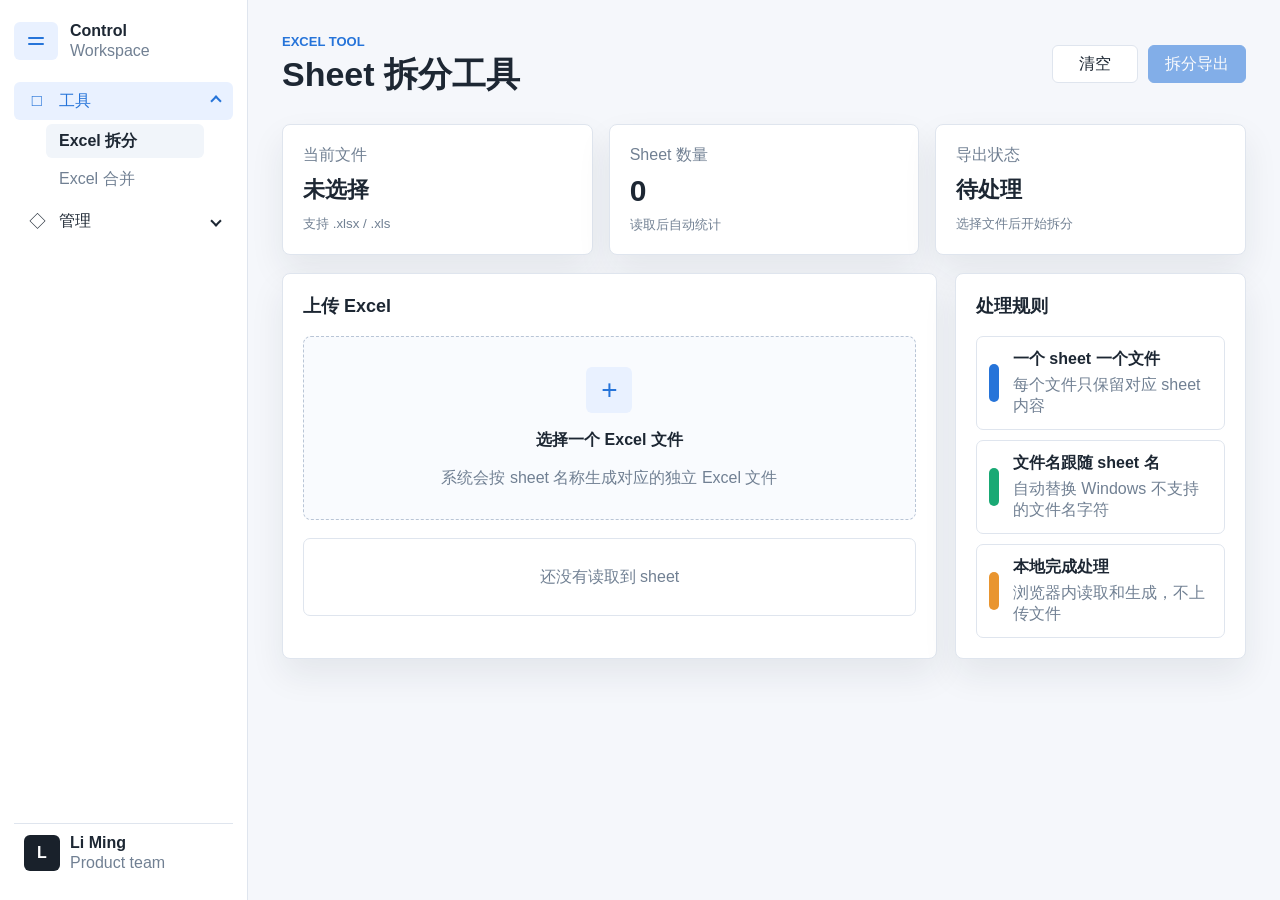
==== index.html @ 5b979fdd "Add files via upload commit test" ====
<!DOCTYPE html>
<html lang="zh-CN">
  <head>
    <meta charset="UTF-8" />
    <meta name="viewport" content="width=device-width, initial-scale=1.0" />
    <title>扁平化侧边页签原型</title>
    <link rel="stylesheet" href="styles.css" />
  </head>
  <body>
    <aside class="tabs" data-collapsed="false">
      <div class="brand">
        <button class="collapse-button" type="button" aria-label="折叠页签" aria-expanded="true">
          <span class="collapse-icon" aria-hidden="true"></span>
        </button>
        <div class="brand-text">
          <strong>Control</strong>
          <span>Workspace</span>
        </div>
      </div>

      <nav class="tab-list" aria-label="主导航">
        <section class="tab-group open">
          <button class="tab-item group-toggle" type="button" aria-expanded="true">
            <span class="tab-icon" aria-hidden="true">□</span>
            <span class="tab-label">工具</span>
            <span class="chevron" aria-hidden="true"></span>
          </button>
          <div class="sub-tabs">
            <button class="sub-tab active" type="button" data-view="excel-split">Excel 拆分</button>
            <button class="sub-tab" type="button" data-view="excel-merge">Excel 合并</button>
          </div>
        </section>

        <section class="tab-group">
          <button class="tab-item group-toggle" type="button" aria-expanded="false">
            <span class="tab-icon" aria-hidden="true">◇</span>
            <span class="tab-label">管理</span>
            <span class="chevron" aria-hidden="true"></span>
          </button>
          <div class="sub-tabs">
            <button class="sub-tab" type="button" data-view="edu-manage">教务管理</button>
            <button class="sub-tab" type="button" data-view="exam-manage">考试管理</button>
          </div>
        </section>
      </nav>

      <div class="account">
        <div class="avatar" aria-hidden="true">L</div>
        <div class="account-text">
          <strong>Li Ming</strong>
          <span>Product team</span>
        </div>
      </div>
    </aside>

    <main class="page">
      <header class="topbar">
        <div>
          <p class="eyebrow" id="pageEyebrow">Excel Tool</p>
          <h1 id="pageTitle">Sheet 拆分工具</h1>
        </div>
        <div class="actions" id="excelActions">
          <button id="clearButton" type="button">清空</button>
          <button id="splitButton" class="primary" type="button" disabled>拆分导出</button>
        </div>
      </header>

      <div id="excelSplitView" class="view active">
        <section class="summary" aria-label="统计摘要">
          <article>
            <span>当前文件</span>
            <strong id="fileName">未选择</strong>
            <small>支持 .xlsx / .xls</small>
          </article>
          <article>
            <span>Sheet 数量</span>
            <strong id="sheetCount">0</strong>
            <small>读取后自动统计</small>
          </article>
          <article>
            <span>导出状态</span>
            <strong id="exportStatus">待处理</strong>
            <small id="statusHint">选择文件后开始拆分</small>
          </article>
        </section>

        <section class="workspace">
          <div class="panel">
            <div class="panel-head">
              <h2>上传 Excel</h2>
            </div>
            <label class="upload-box" for="excelInput">
              <input id="excelInput" type="file" accept=".xlsx,.xls" />
              <span class="upload-icon" aria-hidden="true">+</span>
              <strong>选择一个 Excel 文件</strong>
              <span>系统会按 sheet 名称生成对应的独立 Excel 文件</span>
            </label>

            <div class="sheet-list" id="sheetList" aria-live="polite">
              <div class="empty-state">还没有读取到 sheet</div>
            </div>
          </div>

          <div class="panel compact">
            <div class="panel-head">
              <h2>处理规则</h2>
            </div>
            <div class="rule-list">
              <div class="rule-item">
                <span class="status blue"></span>
                <div>
                  <strong>一个 sheet 一个文件</strong>
                  <span>每个文件只保留对应 sheet 内容</span>
                </div>
              </div>
              <div class="rule-item">
                <span class="status green"></span>
                <div>
                  <strong>文件名跟随 sheet 名</strong>
                  <span>自动替换 Windows 不支持的文件名字符</span>
                </div>
              </div>
              <div class="rule-item">
                <span class="status orange"></span>
                <div>
                  <strong>本地完成处理</strong>
                  <span>浏览器内读取和生成，不上传文件</span>
                </div>
              </div>
            </div>
          </div>
        </section>
      </div>

      <section id="placeholderView" class="view placeholder-view" aria-live="polite">
        <div class="placeholder-panel">
          <span class="placeholder-icon" aria-hidden="true">·</span>
          <h2 id="placeholderTitle">暂未实现</h2>
          <p id="placeholderText">这个功能还在排队中。</p>
        </div>
      </section>
    </main>

    <script src="xlsx.full.min.js"></script>
    <script src="script.js"></script>
  </body>
</html>
---- styles.css ----
:root {
  color-scheme: light;
  --bg: #f5f7fb;
  --surface: #ffffff;
  --line: #dfe5ee;
  --text: #1d2733;
  --muted: #718093;
  --accent: #2674d9;
  --accent-soft: #e9f1ff;
  --green: #19a974;
  --orange: #e9952f;
  --shadow: 0 16px 34px rgba(29, 39, 51, 0.08);
  font-family: "Inter", "Segoe UI", "Microsoft YaHei", sans-serif;
}

* {
  box-sizing: border-box;
}

body {
  min-height: 100vh;
  margin: 0;
  display: flex;
  background: var(--bg);
  color: var(--text);
}

button {
  height: 38px;
  border: 1px solid var(--line);
  border-radius: 6px;
  background: var(--surface);
  color: var(--text);
  font: inherit;
  cursor: pointer;
  transition: background 160ms ease, border-color 160ms ease, color 160ms ease;
}

button:hover {
  border-color: #b9c5d6;
  background: #f8fafc;
}

.tabs {
  width: 248px;
  min-height: 100vh;
  padding: 18px 14px;
  display: flex;
  flex-direction: column;
  gap: 18px;
  border-right: 1px solid var(--line);
  background: var(--surface);
  transition: width 220ms ease;
}

.tabs[data-collapsed="true"] {
  width: 76px;
}

.brand,
.account,
.tab-item {
  display: flex;
  align-items: center;
}

.brand {
  gap: 12px;
  min-height: 46px;
}

.collapse-button {
  width: 44px;
  flex: 0 0 44px;
  display: grid;
  place-items: center;
  border-color: transparent;
  background: var(--accent-soft);
}

.collapse-icon {
  width: 16px;
  height: 12px;
  position: relative;
}

.collapse-icon::before,
.collapse-icon::after {
  content: "";
  position: absolute;
  left: 0;
  width: 16px;
  height: 2px;
  border-radius: 2px;
  background: var(--accent);
}

.collapse-icon::before {
  top: 2px;
}

.collapse-icon::after {
  bottom: 2px;
}

.brand-text,
.account-text,
.tab-label,
.tab-badge,
.chevron,
.sub-tabs {
  overflow: hidden;
  white-space: nowrap;
  opacity: 1;
  transition: opacity 140ms ease, max-width 220ms ease;
}

.brand-text,
.account-text {
  display: grid;
  gap: 2px;
  max-width: 160px;
}

.brand-text span,
.account-text span,
.summary small,
.task-row span,
.compact p {
  color: var(--muted);
}

.tab-list {
  display: grid;
  gap: 6px;
}

.tab-group {
  display: grid;
  gap: 4px;
}

.tab-item {
  width: 100%;
  justify-content: flex-start;
  gap: 12px;
  padding: 0 12px;
  border-color: transparent;
  background: transparent;
  text-align: left;
}

.tab-group.open > .tab-item {
  background: var(--accent-soft);
  color: var(--accent);
}

.tab-icon {
  width: 20px;
  flex: 0 0 20px;
  text-align: center;
  font-size: 17px;
}

.tab-label {
  flex: 1;
}

.tab-badge {
  min-width: 28px;
  height: 22px;
  padding: 0 8px;
  display: inline-grid;
  place-items: center;
  border-radius: 999px;
  background: #eef2f7;
  color: var(--muted);
  font-size: 12px;
}

.chevron {
  width: 8px;
  height: 8px;
  flex: 0 0 8px;
  border-right: 2px solid currentColor;
  border-bottom: 2px solid currentColor;
  transform: rotate(45deg);
  transition: transform 160ms ease, opacity 140ms ease;
}

.tab-group.open .chevron {
  transform: rotate(225deg);
}

.sub-tabs {
  display: none;
  max-width: 190px;
  padding-left: 32px;
}

.tab-group.open .sub-tabs {
  display: grid;
  gap: 4px;
}

.sub-tab {
  width: 100%;
  height: 34px;
  justify-content: flex-start;
  padding: 0 12px;
  border-color: transparent;
  background: transparent;
  text-align: left;
  color: var(--muted);
}

.sub-tab.active {
  background: #f1f5fa;
  color: var(--text);
  font-weight: 700;
}

.account {
  gap: 10px;
  margin-top: auto;
  padding: 10px;
  border-top: 1px solid var(--line);
}

.avatar {
  width: 36px;
  height: 36px;
  flex: 0 0 36px;
  display: grid;
  place-items: center;
  border-radius: 6px;
  background: #19212b;
  color: #fff;
  font-weight: 700;
}

.tabs[data-collapsed="true"] .brand-text,
.tabs[data-collapsed="true"] .account-text,
.tabs[data-collapsed="true"] .tab-label,
.tabs[data-collapsed="true"] .tab-badge,
.tabs[data-collapsed="true"] .chevron,
.tabs[data-collapsed="true"] .sub-tabs {
  max-width: 0;
  opacity: 0;
}

.tabs[data-collapsed="true"] .tab-item,
.tabs[data-collapsed="true"] .account {
  justify-content: center;
  padding-left: 0;
  padding-right: 0;
}

.tabs[data-collapsed="true"] .brand {
  justify-content: center;
}

.tabs[data-collapsed="true"] .sub-tabs {
  display: none;
}

.page {
  flex: 1;
  min-width: 0;
  padding: 34px;
}

.topbar {
  display: flex;
  align-items: center;
  justify-content: space-between;
  gap: 20px;
}

.eyebrow {
  margin: 0 0 6px;
  color: var(--accent);
  font-size: 13px;
  font-weight: 700;
  text-transform: uppercase;
}

h1,
h2,
p {
  margin: 0;
}

h1 {
  font-size: 34px;
  line-height: 1.15;
}

h2 {
  font-size: 18px;
}

.actions {
  display: flex;
  gap: 10px;
}

.actions button {
  min-width: 86px;
  padding: 0 16px;
}

.actions .primary {
  border-color: var(--accent);
  background: var(--accent);
  color: #fff;
}

button:disabled {
  cursor: not-allowed;
  opacity: 0.55;
}

.view {
  display: none;
}

.view.active {
  display: block;
}

.summary {
  margin-top: 30px;
  display: grid;
  grid-template-columns: repeat(3, minmax(0, 1fr));
  gap: 16px;
}

.summary article,
.panel {
  border: 1px solid var(--line);
  border-radius: 8px;
  background: var(--surface);
  box-shadow: var(--shadow);
}

.summary article {
  padding: 20px;
  display: grid;
  gap: 8px;
}

.summary span {
  color: var(--muted);
}

.summary strong {
  font-size: 30px;
}

.workspace {
  margin-top: 18px;
  display: grid;
  grid-template-columns: minmax(0, 1.8fr) minmax(260px, 0.8fr);
  gap: 18px;
}

.panel {
  padding: 20px;
}

.panel-head {
  display: flex;
  align-items: center;
  justify-content: space-between;
  gap: 12px;
  margin-bottom: 18px;
}

.panel-head button {
  padding: 0 14px;
}

.task-list,
.sheet-list,
.rule-list {
  display: grid;
  gap: 10px;
}

.task-row,
.sheet-row,
.rule-item {
  min-height: 66px;
  display: grid;
  grid-template-columns: 10px minmax(0, 1fr) auto;
  align-items: center;
  gap: 14px;
  padding: 12px;
  border: 1px solid var(--line);
  border-radius: 7px;
}

.task-row div,
.sheet-row div,
.rule-item div {
  display: grid;
  gap: 5px;
  min-width: 0;
}

.task-row button,
.sheet-row button {
  padding: 0 14px;
}

.rule-item {
  grid-template-columns: 10px minmax(0, 1fr);
}

.sheet-row span,
.rule-item span {
  color: var(--muted);
}

.sheet-row code {
  justify-self: end;
  padding: 6px 10px;
  border-radius: 999px;
  background: #eef2f7;
  color: var(--muted);
  font-family: inherit;
  font-size: 12px;
}

.upload-box {
  min-height: 184px;
  margin-bottom: 18px;
  padding: 26px;
  display: grid;
  place-items: center;
  gap: 10px;
  border: 1px dashed #b9c5d6;
  border-radius: 8px;
  background: #f9fbfe;
  text-align: center;
  cursor: pointer;
  transition: border-color 160ms ease, background 160ms ease;
}

.upload-box:hover {
  border-color: var(--accent);
  background: #f4f8ff;
}

.upload-box input {
  position: absolute;
  width: 1px;
  height: 1px;
  opacity: 0;
  pointer-events: none;
}

.upload-box > span:not(.upload-icon) {
  color: var(--muted);
}

.upload-icon {
  width: 46px;
  height: 46px;
  display: grid;
  place-items: center;
  border-radius: 6px;
  background: var(--accent-soft);
  color: var(--accent);
  font-size: 28px;
  line-height: 1;
}

.empty-state {
  min-height: 78px;
  display: grid;
  place-items: center;
  border: 1px solid var(--line);
  border-radius: 7px;
  color: var(--muted);
}

.status {
  width: 10px;
  height: 38px;
  border-radius: 999px;
}

.status.blue {
  background: var(--accent);
}

.status.green {
  background: var(--green);
}

.status.orange {
  background: var(--orange);
}

.compact {
  display: flex;
  flex-direction: column;
}

.meter {
  height: 12px;
  overflow: hidden;
  border-radius: 999px;
  background: #edf1f6;
}

.meter span {
  display: block;
  width: var(--value);
  height: 100%;
  border-radius: inherit;
  background: var(--green);
}

.score {
  margin-top: 28px;
  font-size: 42px;
}

.compact p {
  margin-top: 8px;
  line-height: 1.6;
}

.summary #fileName,
.summary #exportStatus {
  min-width: 0;
  overflow-wrap: anywhere;
  font-size: 22px;
}

.placeholder-view {
  margin-top: 30px;
}

.placeholder-panel {
  min-height: 360px;
  display: grid;
  place-items: center;
  align-content: center;
  gap: 12px;
  border: 1px solid var(--line);
  border-radius: 8px;
  background: var(--surface);
  box-shadow: var(--shadow);
  text-align: center;
}

.placeholder-icon {
  width: 48px;
  height: 48px;
  display: grid;
  place-items: center;
  border-radius: 6px;
  background: var(--accent-soft);
  color: var(--accent);
  font-size: 44px;
  line-height: 1;
}

.placeholder-panel p {
  color: var(--muted);
}

@media (max-width: 820px) {
  body {
    display: block;
  }

  .tabs,
  .tabs[data-collapsed="true"] {
    width: 100%;
    min-height: auto;
    flex-direction: row;
    align-items: center;
    padding: 12px;
    overflow-x: auto;
  }

  .brand-text,
  .account,
  .tabs[data-collapsed="true"] .account {
    display: none;
  }

  .tab-list {
    grid-auto-flow: column;
    grid-auto-columns: max-content;
    display: grid;
  }

  .tab-item {
    width: auto;
    min-width: 46px;
  }

  .tab-group {
    grid-auto-flow: column;
    align-items: center;
  }

  .tab-group.open .sub-tabs {
    grid-auto-flow: column;
    padding-left: 0;
  }

  .page {
    padding: 22px;
  }

  .topbar,
  .workspace {
    grid-template-columns: 1fr;
  }

  .topbar {
    display: grid;
  }

  .summary {
    grid-template-columns: 1fr;
  }
}
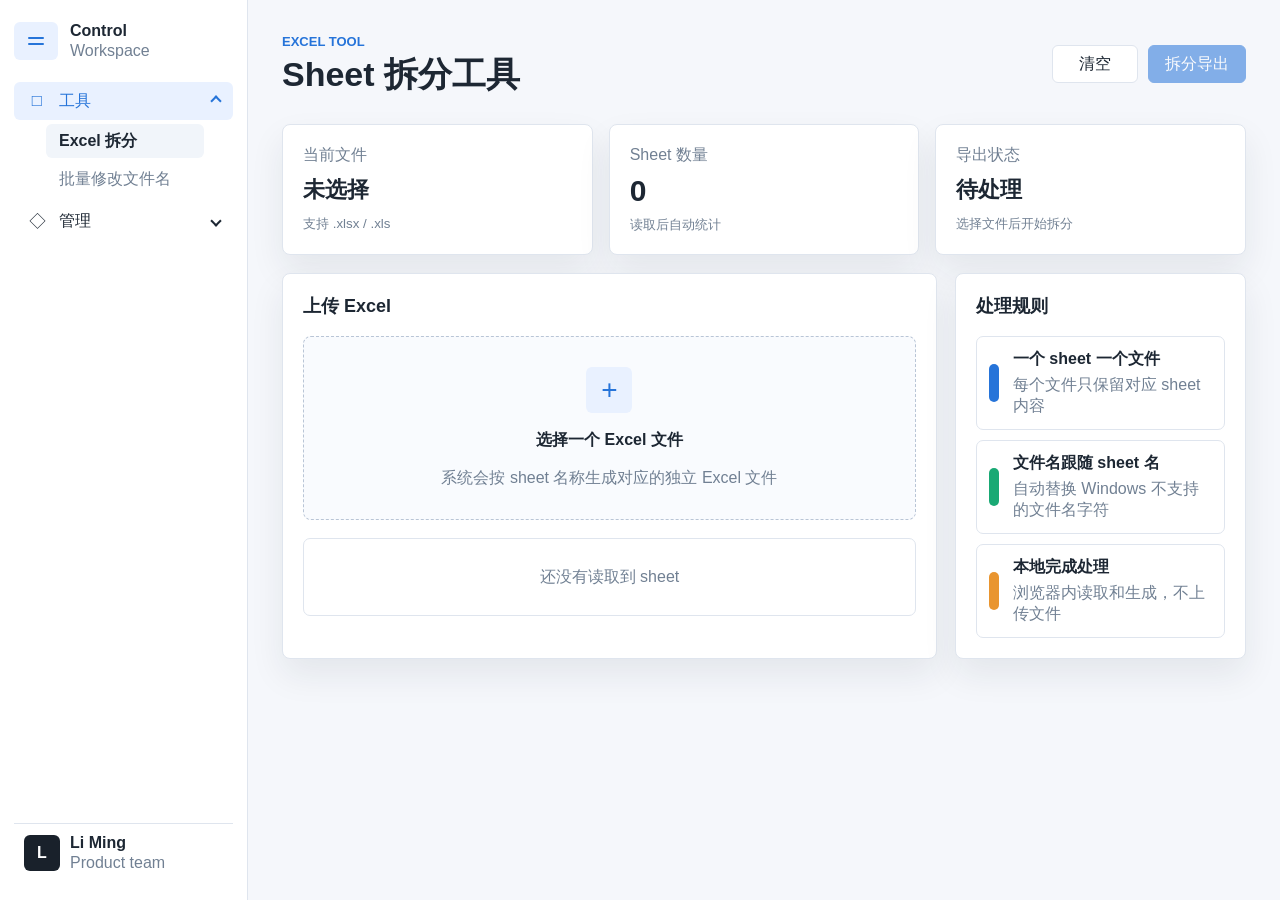
==== commit 4a0c8485: "Add files via upload update" ====
--- a/index.html
+++ b/index.html
@@ -27,7 +27,7 @@
           </button>
           <div class="sub-tabs">
             <button class="sub-tab active" type="button" data-view="excel-split">Excel 拆分</button>
-            <button class="sub-tab" type="button" data-view="excel-merge">Excel 合并</button>
+            <button class="sub-tab" type="button" data-view="file-rename">批量修改文件名</button>
           </div>
         </section>
 
@@ -59,9 +59,13 @@
           <p class="eyebrow" id="pageEyebrow">Excel Tool</p>
           <h1 id="pageTitle">Sheet 拆分工具</h1>
         </div>
-        <div class="actions" id="excelActions">
+        <div class="actions view-actions active" id="excelActions">
           <button id="clearButton" type="button">清空</button>
           <button id="splitButton" class="primary" type="button" disabled>拆分导出</button>
+        </div>
+        <div class="actions view-actions" id="renameActions">
+          <button id="renameClearButton" type="button">清空</button>
+          <button id="renameButton" class="primary" type="button" disabled>开始改名</button>
         </div>
       </header>
 
@@ -132,6 +136,79 @@
         </section>
       </div>
 
+      <div id="fileRenameView" class="view">
+        <section class="summary" aria-label="批量修改文件名摘要">
+          <article>
+            <span>目标文件夹</span>
+            <strong id="folderName">未选择</strong>
+            <small>需要浏览器授权访问</small>
+          </article>
+          <article>
+            <span>映射数量</span>
+            <strong id="renameRuleCount">0</strong>
+            <small>读取 Excel 前两列</small>
+          </article>
+          <article>
+            <span>处理状态</span>
+            <strong id="renameStatus">待处理</strong>
+            <small id="renameStatusHint">先选择文件夹和 Excel</small>
+          </article>
+        </section>
+
+        <section class="workspace">
+          <div class="panel">
+            <div class="panel-head">
+              <h2>选择文件夹和规则表</h2>
+            </div>
+            <div class="rename-controls">
+              <button id="folderButton" class="picker-button" type="button">选择文件夹</button>
+              <label class="picker-button" for="renameExcelInput">
+                选择 Excel
+                <input id="renameExcelInput" type="file" accept=".xlsx,.xls" />
+              </label>
+            </div>
+            <label class="option-row">
+              <input id="formatMatchInput" type="checkbox" />
+              <span>格式匹配</span>
+              <small>勾选后原文件名需要包含并匹配扩展名；不勾选时只匹配文件名，忽略扩展名</small>
+            </label>
+
+            <div class="rename-list" id="renameList" aria-live="polite">
+              <div class="empty-state">还没有可执行的改名规则</div>
+            </div>
+          </div>
+
+          <div class="panel compact">
+            <div class="panel-head">
+              <h2>匹配规则</h2>
+            </div>
+            <div class="rule-list">
+              <div class="rule-item">
+                <span class="status blue"></span>
+                <div>
+                  <strong>第一列是原文件名</strong>
+                  <span>必须和文件夹里的文件名完全一致</span>
+                </div>
+              </div>
+              <div class="rule-item">
+                <span class="status green"></span>
+                <div>
+                  <strong>第二列是新文件名</strong>
+                  <span>如果不写扩展名，会沿用原文件扩展名</span>
+                </div>
+              </div>
+              <div class="rule-item">
+                <span class="status orange"></span>
+                <div>
+                  <strong>自动跳过风险项</strong>
+                  <span>重名、非法文件名、找不到原文件都会跳过</span>
+                </div>
+              </div>
+            </div>
+          </div>
+        </section>
+      </div>
+
       <section id="placeholderView" class="view placeholder-view" aria-live="polite">
         <div class="placeholder-panel">
           <span class="placeholder-icon" aria-hidden="true">·</span>
--- a/styles.css
+++ b/styles.css
@@ -305,6 +305,14 @@
   gap: 10px;
 }
 
+.view-actions {
+  display: none;
+}
+
+.view-actions.active {
+  display: flex;
+}
+
 .actions button {
   min-width: 86px;
   padding: 0 16px;
@@ -383,6 +391,7 @@
 
 .task-list,
 .sheet-list,
+.rename-list,
 .rule-list {
   display: grid;
   gap: 10px;
@@ -390,6 +399,7 @@
 
 .task-row,
 .sheet-row,
+.rename-row,
 .rule-item {
   min-height: 66px;
   display: grid;
@@ -403,6 +413,7 @@
 
 .task-row div,
 .sheet-row div,
+.rename-row div,
 .rule-item div {
   display: grid;
   gap: 5px;
@@ -419,11 +430,13 @@
 }
 
 .sheet-row span,
+.rename-row span,
 .rule-item span {
   color: var(--muted);
 }
 
-.sheet-row code {
+.sheet-row code,
+.rename-row code {
   justify-self: end;
   padding: 6px 10px;
   border-radius: 999px;
@@ -431,6 +444,80 @@
   color: var(--muted);
   font-family: inherit;
   font-size: 12px;
+}
+
+.rename-row.success code {
+  background: #e9f8f2;
+  color: var(--green);
+}
+
+.rename-row.warning code {
+  background: #fff4e5;
+  color: #a86413;
+}
+
+.rename-controls {
+  margin-bottom: 18px;
+  display: grid;
+  grid-template-columns: repeat(2, minmax(0, 1fr));
+  gap: 12px;
+}
+
+.picker-button {
+  min-height: 96px;
+  display: grid;
+  place-items: center;
+  border: 1px dashed #b9c5d6;
+  border-radius: 8px;
+  background: #f9fbfe;
+  color: var(--text);
+  font: inherit;
+  text-align: center;
+  cursor: pointer;
+  transition: border-color 160ms ease, background 160ms ease;
+}
+
+.picker-button:hover {
+  border-color: var(--accent);
+  background: #f4f8ff;
+}
+
+.picker-button input {
+  position: absolute;
+  width: 1px;
+  height: 1px;
+  opacity: 0;
+  pointer-events: none;
+}
+
+.option-row {
+  margin-bottom: 18px;
+  padding: 12px 14px;
+  display: grid;
+  grid-template-columns: 18px auto minmax(0, 1fr);
+  align-items: center;
+  gap: 10px;
+  border: 1px solid var(--line);
+  border-radius: 7px;
+  background: #f9fbfe;
+  cursor: pointer;
+}
+
+.option-row input {
+  width: 16px;
+  height: 16px;
+  margin: 0;
+  accent-color: var(--accent);
+}
+
+.option-row span {
+  font-weight: 700;
+}
+
+.option-row small {
+  min-width: 0;
+  color: var(--muted);
+  overflow-wrap: anywhere;
 }
 
 .upload-box {
@@ -535,7 +622,9 @@
 }
 
 .summary #fileName,
-.summary #exportStatus {
+.summary #exportStatus,
+.summary #folderName,
+.summary #renameStatus {
   min-width: 0;
   overflow-wrap: anywhere;
   font-size: 22px;
@@ -632,4 +721,16 @@
   .summary {
     grid-template-columns: 1fr;
   }
-}
+
+  .rename-controls {
+    grid-template-columns: 1fr;
+  }
+
+  .option-row {
+    grid-template-columns: 18px 1fr;
+  }
+
+  .option-row small {
+    grid-column: 2;
+  }
+}
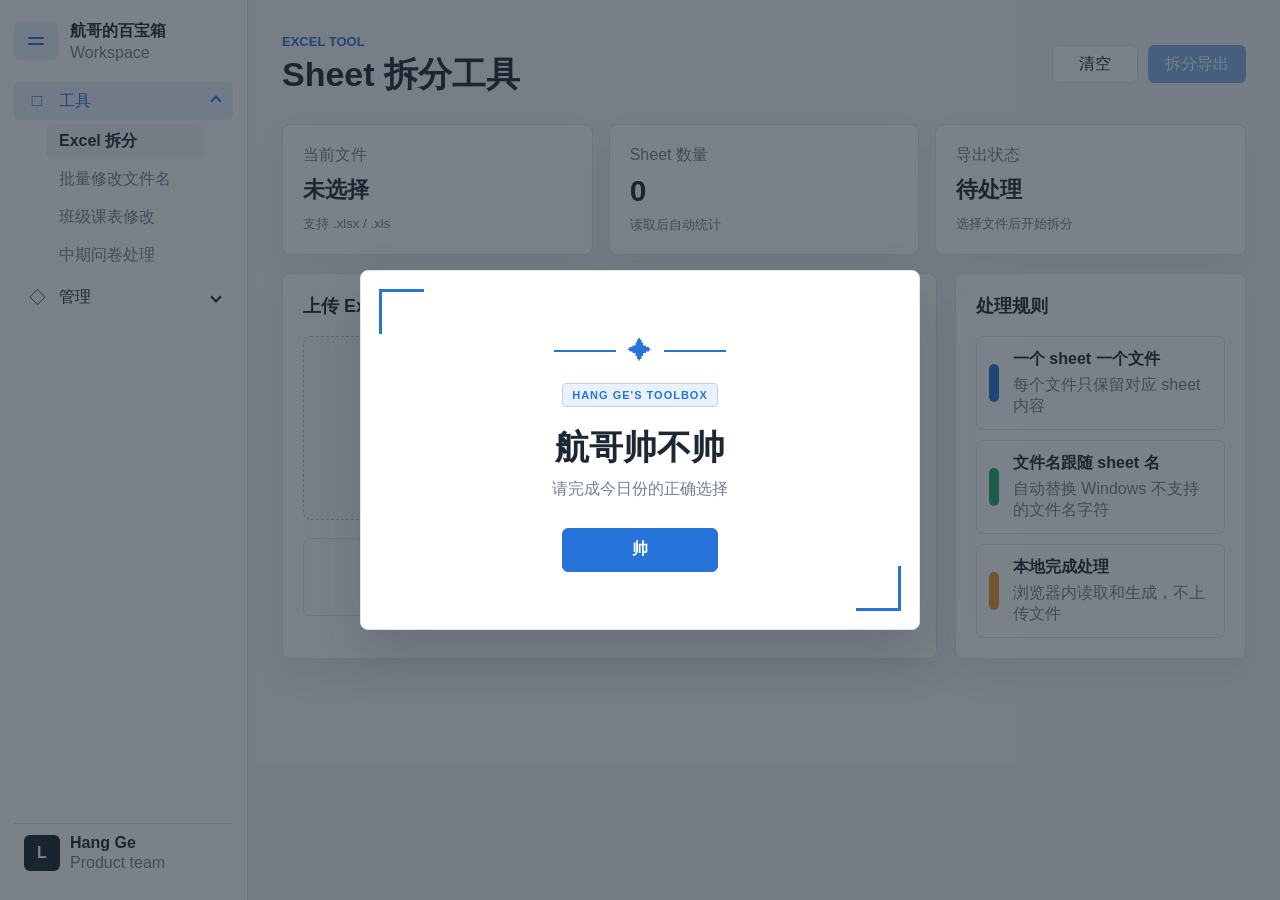
==== commit fe6802b1: "Add files via upload update" ====
--- a/index.html
+++ b/index.html
@@ -1,134 +1,429 @@
-<!DOCTYPE html>
-<html lang="zh-CN">
-  <head>
-    <meta charset="UTF-8" />
-    <meta name="viewport" content="width=device-width, initial-scale=1.0" />
-    <title>扁平化侧边页签原型</title>
-    <link rel="stylesheet" href="styles.css" />
+<!DOCTYPE html>
+<html lang="zh-CN">
+  <head>
+    <meta charset="UTF-8" />
+    <meta name="viewport" content="width=device-width, initial-scale=1.0" />
+    <title>航哥的百宝箱</title>
+    <link rel="stylesheet" href="styles.css" />
   </head>
   <body>
+    <div class="entry-gate" id="entryGate" role="dialog" aria-modal="true" aria-labelledby="entryGateTitle">
+      <div class="entry-gate-dialog">
+        <div class="entry-gate-decoration" aria-hidden="true">
+          <span class="entry-line"></span>
+          <span class="entry-star">✦</span>
+          <span class="entry-line"></span>
+        </div>
+        <span class="entry-gate-badge">HANG GE'S TOOLBOX</span>
+        <h2 id="entryGateTitle">航哥帅不帅</h2>
+        <p>请完成今日份的正确选择</p>
+        <button id="entryGateButton" class="primary" type="button">帅</button>
+      </div>
+    </div>
+
     <aside class="tabs" data-collapsed="false">
-      <div class="brand">
-        <button class="collapse-button" type="button" aria-label="折叠页签" aria-expanded="true">
-          <span class="collapse-icon" aria-hidden="true"></span>
-        </button>
-        <div class="brand-text">
-          <strong>Control</strong>
-          <span>Workspace</span>
-        </div>
-      </div>
-
-      <nav class="tab-list" aria-label="主导航">
-        <section class="tab-group open">
-          <button class="tab-item group-toggle" type="button" aria-expanded="true">
-            <span class="tab-icon" aria-hidden="true">□</span>
-            <span class="tab-label">工具</span>
-            <span class="chevron" aria-hidden="true"></span>
-          </button>
-          <div class="sub-tabs">
+      <div class="brand">
+        <button class="collapse-button" type="button" aria-label="折叠页签" aria-expanded="true">
+          <span class="collapse-icon" aria-hidden="true"></span>
+        </button>
+        <div class="brand-text">
+          <strong>航哥的百宝箱</strong>
+          <span>Workspace</span>
+        </div>
+      </div>
+
+      <nav class="tab-list" aria-label="主导航">
+        <section class="tab-group open">
+          <button class="tab-item group-toggle" type="button" aria-expanded="true">
+            <span class="tab-icon" aria-hidden="true">□</span>
+            <span class="tab-label">工具</span>
+            <span class="chevron" aria-hidden="true"></span>
+          </button>
+          <div class="sub-tabs">
             <button class="sub-tab active" type="button" data-view="excel-split">Excel 拆分</button>
             <button class="sub-tab" type="button" data-view="file-rename">批量修改文件名</button>
-          </div>
-        </section>
-
-        <section class="tab-group">
-          <button class="tab-item group-toggle" type="button" aria-expanded="false">
-            <span class="tab-icon" aria-hidden="true">◇</span>
-            <span class="tab-label">管理</span>
-            <span class="chevron" aria-hidden="true"></span>
-          </button>
-          <div class="sub-tabs">
-            <button class="sub-tab" type="button" data-view="edu-manage">教务管理</button>
-            <button class="sub-tab" type="button" data-view="exam-manage">考试管理</button>
-          </div>
-        </section>
-      </nav>
-
-      <div class="account">
-        <div class="avatar" aria-hidden="true">L</div>
-        <div class="account-text">
-          <strong>Li Ming</strong>
-          <span>Product team</span>
+            <button class="sub-tab" type="button" data-view="schedule-modify">班级课表修改</button>
+            <button class="sub-tab" type="button" data-view="midterm-survey">中期问卷处理</button>
+          </div>
+        </section>
+
+        <section class="tab-group">
+          <button class="tab-item group-toggle" type="button" aria-expanded="false">
+            <span class="tab-icon" aria-hidden="true">◇</span>
+            <span class="tab-label">管理</span>
+            <span class="chevron" aria-hidden="true"></span>
+          </button>
+          <div class="sub-tabs">
+            <button class="sub-tab" type="button" data-view="edu-manage">教务管理</button>
+            <button class="sub-tab" type="button" data-view="exam-manage">考试管理</button>
+          </div>
+        </section>
+      </nav>
+
+      <div class="account">
+        <div class="avatar" aria-hidden="true">L</div>
+        <div class="account-text">
+          <strong>Hang Ge</strong>
+          <span>Product team</span>
+        </div>
+      </div>
+    </aside>
+
+    <main class="page">
+      <header class="topbar">
+        <div>
+          <p class="eyebrow" id="pageEyebrow">Excel Tool</p>
+          <h1 id="pageTitle">Sheet 拆分工具</h1>
+        </div>
+        <div class="actions view-actions active" id="excelActions">
+          <button id="clearButton" type="button">清空</button>
+          <button id="splitButton" class="primary" type="button" disabled>拆分导出</button>
+        </div>
+        <div class="actions view-actions" id="renameActions">
+          <button id="renameClearButton" type="button">清空</button>
+          <button id="renameButton" class="primary" type="button" disabled>开始改名</button>
+        </div>
+        <div class="actions view-actions" id="scheduleActions">
+          <button id="scheduleClearButton" type="button">清空</button>
+          <button id="scheduleExportButton" class="primary" type="button" disabled>生成修改版</button>
         </div>
+        <div class="actions view-actions" id="surveyActions">
+          <button id="surveyClearButton" type="button">清空</button>
+          <button id="surveyExportButton" class="primary" type="button" disabled>处理并导出</button>
+        </div>
+      </header>
+
+      <div id="excelSplitView" class="view active">
+        <section class="summary" aria-label="统计摘要">
+          <article>
+            <span>当前文件</span>
+            <strong id="fileName">未选择</strong>
+            <small>支持 .xlsx / .xls</small>
+          </article>
+          <article>
+            <span>Sheet 数量</span>
+            <strong id="sheetCount">0</strong>
+            <small>读取后自动统计</small>
+          </article>
+          <article>
+            <span>导出状态</span>
+            <strong id="exportStatus">待处理</strong>
+            <small id="statusHint">选择文件后开始拆分</small>
+          </article>
+        </section>
+
+        <section class="workspace">
+          <div class="panel">
+            <div class="panel-head">
+              <h2>上传 Excel</h2>
+            </div>
+            <label class="upload-box" for="excelInput">
+              <input id="excelInput" type="file" accept=".xlsx,.xls" />
+              <span class="upload-icon" aria-hidden="true">+</span>
+              <strong>选择一个 Excel 文件</strong>
+              <span>系统会按 sheet 名称生成对应的独立 Excel 文件</span>
+            </label>
+
+            <div class="sheet-list" id="sheetList" aria-live="polite">
+              <div class="empty-state">还没有读取到 sheet</div>
+            </div>
+          </div>
+
+          <div class="panel compact">
+            <div class="panel-head">
+              <h2>处理规则</h2>
+            </div>
+            <div class="rule-list">
+              <div class="rule-item">
+                <span class="status blue"></span>
+                <div>
+                  <strong>一个 sheet 一个文件</strong>
+                  <span>每个文件只保留对应 sheet 内容</span>
+                </div>
+              </div>
+              <div class="rule-item">
+                <span class="status green"></span>
+                <div>
+                  <strong>文件名跟随 sheet 名</strong>
+                  <span>自动替换 Windows 不支持的文件名字符</span>
+                </div>
+              </div>
+              <div class="rule-item">
+                <span class="status orange"></span>
+                <div>
+                  <strong>本地完成处理</strong>
+                  <span>浏览器内读取和生成，不上传文件</span>
+                </div>
+              </div>
+            </div>
+          </div>
+        </section>
+      </div>
+
+      <div id="fileRenameView" class="view">
+        <section class="summary" aria-label="批量修改文件名摘要">
+          <article>
+            <span>目标文件夹</span>
+            <strong id="folderName">未选择</strong>
+            <small>需要浏览器授权访问</small>
+          </article>
+          <article>
+            <span>映射数量</span>
+            <strong id="renameRuleCount">0</strong>
+            <small>读取 Excel 前两列</small>
+          </article>
+          <article>
+            <span>处理状态</span>
+            <strong id="renameStatus">待处理</strong>
+            <small id="renameStatusHint">先选择文件夹和 Excel</small>
+          </article>
+        </section>
+
+        <section class="workspace">
+          <div class="panel">
+            <div class="panel-head">
+              <h2>选择文件夹和规则表</h2>
+            </div>
+            <div class="rename-controls">
+              <button id="folderButton" class="picker-button" type="button">选择文件夹</button>
+              <label class="picker-button" for="renameExcelInput">
+                选择 Excel
+                <input id="renameExcelInput" type="file" accept=".xlsx,.xls" />
+              </label>
+            </div>
+            <label class="option-row">
+              <input id="formatMatchInput" type="checkbox" />
+              <span>格式匹配</span>
+              <small>勾选后原文件名需要包含并匹配扩展名；不勾选时只匹配文件名，忽略扩展名</small>
+            </label>
+
+            <div class="rename-list" id="renameList" aria-live="polite">
+              <div class="empty-state">还没有可执行的改名规则</div>
+            </div>
+          </div>
+
+          <div class="panel compact">
+            <div class="panel-head">
+              <h2>匹配规则</h2>
+            </div>
+            <div class="rule-list">
+              <div class="rule-item">
+                <span class="status blue"></span>
+                <div>
+                  <strong>第一列是原文件名</strong>
+                  <span>必须和文件夹里的文件名完全一致</span>
+                </div>
+              </div>
+              <div class="rule-item">
+                <span class="status green"></span>
+                <div>
+                  <strong>第二列是新文件名</strong>
+                  <span>如果不写扩展名，会沿用原文件扩展名</span>
+                </div>
+              </div>
+              <div class="rule-item">
+                <span class="status orange"></span>
+                <div>
+                  <strong>自动跳过风险项</strong>
+                  <span>重名、非法文件名、找不到原文件都会跳过</span>
+                </div>
+              </div>
+            </div>
+          </div>
+        </section>
+      </div>
+
+      <div id="scheduleModifyView" class="view">
+        <section class="summary" aria-label="班级课表修改摘要">
+          <article>
+            <span>当前文件</span>
+            <strong id="scheduleFileName">未选择</strong>
+            <small>输入原始课程表 .xlsx</small>
+          </article>
+          <article>
+            <span>班级数量</span>
+            <strong id="scheduleClassCount">0</strong>
+            <small>自动排除空 sheet</small>
+          </article>
+          <article>
+            <span>处理状态</span>
+            <strong id="scheduleStatus">待处理</strong>
+            <small id="scheduleStatusHint">上传课程表后生成</small>
+          </article>
+        </section>
+
+        <section class="workspace">
+          <div class="panel">
+            <div class="panel-head">
+              <h2>上传课程表</h2>
+            </div>
+            <label class="upload-box" for="scheduleInput">
+              <input id="scheduleInput" type="file" accept=".xlsx,.xls" />
+              <span class="upload-icon" aria-hidden="true">+</span>
+              <strong>选择课程表 Excel</strong>
+              <span>按模板输出为课程表修改版.xlsx</span>
+            </label>
+
+            <div class="form-grid">
+              <label>
+                <span>标题行</span>
+                <input id="scheduleTitleInput" type="text" value="高2025级2025年秋季班级课表11.21" />
+              </label>
+            </div>
+
+            <div class="teacher-section">
+              <div class="teacher-section-head">
+                <strong>班主任信息</strong>
+                <small>上传课表后按班级填写；姓名和电话都留空时不会显示班主任信息</small>
+              </div>
+              <div class="teacher-list" id="teacherList">
+                <div class="empty-state">上传课程表后显示班级列表</div>
+              </div>
+            </div>
+
+            <label class="option-row">
+              <input id="customFooterInput" type="checkbox" />
+              <span>自定义最后一行</span>
+              <small>不勾选时使用默认三条备注；勾选后可以单独修改任意一条，系统自动添加序号并对齐</small>
+            </label>
+            <div class="footer-input-list">
+              <label>
+                <span>备注 1</span>
+                <input class="footer-line-input" type="text" disabled />
+              </label>
+              <label>
+                <span>备注 2</span>
+                <input class="footer-line-input" type="text" disabled />
+              </label>
+              <label>
+                <span>备注 3</span>
+                <input class="footer-line-input" type="text" disabled />
+              </label>
+            </div>
+          </div>
+
+          <div class="panel compact">
+            <div class="panel-head">
+              <h2>输出规则</h2>
+            </div>
+            <div class="rule-list">
+              <div class="rule-item">
+                <span class="status blue"></span>
+                <div>
+                  <strong>每个班级一个 sheet</strong>
+                  <span>按输入文件的班级 sheet 生成</span>
+                </div>
+              </div>
+              <div class="rule-item">
+                <span class="status green"></span>
+                <div>
+                  <strong>保持 xlsx 输出</strong>
+                  <span>生成文件名为课程表修改版.xlsx</span>
+                </div>
+              </div>
+              <div class="rule-item">
+                <span class="status orange"></span>
+                <div>
+                  <strong>左右两栏模板</strong>
+                  <span>左侧保留周一至周日，右侧保留周一至周五</span>
+                </div>
+              </div>
+            </div>
+          </div>
+        </section>
       </div>
-    </aside>
-
-    <main class="page">
-      <header class="topbar">
-        <div>
-          <p class="eyebrow" id="pageEyebrow">Excel Tool</p>
-          <h1 id="pageTitle">Sheet 拆分工具</h1>
-        </div>
-        <div class="actions view-actions active" id="excelActions">
-          <button id="clearButton" type="button">清空</button>
-          <button id="splitButton" class="primary" type="button" disabled>拆分导出</button>
-        </div>
-        <div class="actions view-actions" id="renameActions">
-          <button id="renameClearButton" type="button">清空</button>
-          <button id="renameButton" class="primary" type="button" disabled>开始改名</button>
-        </div>
-      </header>
-
-      <div id="excelSplitView" class="view active">
-        <section class="summary" aria-label="统计摘要">
+
+      <div id="surveyView" class="view">
+        <section class="summary" aria-label="中期问卷处理摘要">
           <article>
-            <span>当前文件</span>
-            <strong id="fileName">未选择</strong>
-            <small>支持 .xlsx / .xls</small>
+            <span>问卷数据</span>
+            <strong id="surveySourceName">未选择</strong>
+            <small>问卷星导出的 Excel</small>
           </article>
           <article>
-            <span>Sheet 数量</span>
-            <strong id="sheetCount">0</strong>
-            <small>读取后自动统计</small>
+            <span>教师任课表</span>
+            <strong id="surveyTeacherName">未选择</strong>
+            <small>用于关联班级、学科和教师</small>
           </article>
           <article>
-            <span>导出状态</span>
-            <strong id="exportStatus">待处理</strong>
-            <small id="statusHint">选择文件后开始拆分</small>
+            <span>处理状态</span>
+            <strong id="surveyStatus">待处理</strong>
+            <small id="surveyStatusHint">请选择问卷数据和教师任课表</small>
           </article>
         </section>
 
         <section class="workspace">
           <div class="panel">
             <div class="panel-head">
-              <h2>上传 Excel</h2>
-            </div>
-            <label class="upload-box" for="excelInput">
-              <input id="excelInput" type="file" accept=".xlsx,.xls" />
-              <span class="upload-icon" aria-hidden="true">+</span>
-              <strong>选择一个 Excel 文件</strong>
-              <span>系统会按 sheet 名称生成对应的独立 Excel 文件</span>
-            </label>
-
-            <div class="sheet-list" id="sheetList" aria-live="polite">
-              <div class="empty-state">还没有读取到 sheet</div>
-            </div>
+              <h2>上传问卷文件</h2>
+            </div>
+            <div class="survey-upload-grid">
+              <label class="upload-box compact-upload" for="surveySourceInput">
+                <input id="surveySourceInput" type="file" accept=".xlsx,.xls" />
+                <span class="upload-icon" aria-hidden="true">+</span>
+                <strong>选择问卷数据</strong>
+                <span>上传问卷星下载的原始数据</span>
+              </label>
+              <label class="upload-box compact-upload" for="surveyTeacherInput">
+                <input id="surveyTeacherInput" type="file" accept=".xlsx,.xls" />
+                <span class="upload-icon" aria-hidden="true">+</span>
+                <strong>选择教师任课表</strong>
+                <span>上传教师安排表</span>
+              </label>
+            </div>
+
+            <details class="survey-config">
+              <summary>扩展配置</summary>
+              <div class="survey-config-grid">
+                <label>
+                  <span>自定义模板（可选）</span>
+                  <input id="surveyTemplateInput" type="file" accept=".xlsx" />
+                  <small>不上传时使用网站内置模板</small>
+                </label>
+                <label>
+                  <span>第一题、第五题权重</span>
+                  <input id="surveyEdgeWeightsInput" type="text" value="10,8,6,2" />
+                </label>
+                <label>
+                  <span>第二题至第四题权重</span>
+                  <input id="surveyMiddleWeightsInput" type="text" value="10,8,4,2" />
+                </label>
+              </div>
+              <label class="config-textarea-label">
+                <span>年级配置（JSON）</span>
+                <textarea id="surveyGradeConfigInput" class="config-textarea"></textarea>
+              </label>
+              <label class="config-textarea-label">
+                <span>学科列配置（JSON）</span>
+                <textarea id="surveySubjectConfigInput" class="config-textarea tall"></textarea>
+              </label>
+            </details>
           </div>
 
           <div class="panel compact">
             <div class="panel-head">
-              <h2>处理规则</h2>
+              <h2>输出内容</h2>
             </div>
             <div class="rule-list">
               <div class="rule-item">
                 <span class="status blue"></span>
                 <div>
-                  <strong>一个 sheet 一个文件</strong>
-                  <span>每个文件只保留对应 sheet 内容</span>
+                  <strong>按年级生成文件</strong>
+                  <span>每个班级生成一个 sheet</span>
                 </div>
               </div>
               <div class="rule-item">
                 <span class="status green"></span>
                 <div>
-                  <strong>文件名跟随 sheet 名</strong>
-                  <span>自动替换 Windows 不支持的文件名字符</span>
+                  <strong>保留统计模板</strong>
+                  <span>自动写入满意度比例、加权得分和意见</span>
                 </div>
               </div>
               <div class="rule-item">
                 <span class="status orange"></span>
                 <div>
-                  <strong>本地完成处理</strong>
-                  <span>浏览器内读取和生成，不上传文件</span>
+                  <strong>附带教师汇总</strong>
+                  <span>ZIP 中包含各年级文件和汇总.xlsx</span>
                 </div>
               </div>
             </div>
@@ -136,89 +431,21 @@
         </section>
       </div>
 
-      <div id="fileRenameView" class="view">
-        <section class="summary" aria-label="批量修改文件名摘要">
-          <article>
-            <span>目标文件夹</span>
-            <strong id="folderName">未选择</strong>
-            <small>需要浏览器授权访问</small>
-          </article>
-          <article>
-            <span>映射数量</span>
-            <strong id="renameRuleCount">0</strong>
-            <small>读取 Excel 前两列</small>
-          </article>
-          <article>
-            <span>处理状态</span>
-            <strong id="renameStatus">待处理</strong>
-            <small id="renameStatusHint">先选择文件夹和 Excel</small>
-          </article>
-        </section>
-
-        <section class="workspace">
-          <div class="panel">
-            <div class="panel-head">
-              <h2>选择文件夹和规则表</h2>
-            </div>
-            <div class="rename-controls">
-              <button id="folderButton" class="picker-button" type="button">选择文件夹</button>
-              <label class="picker-button" for="renameExcelInput">
-                选择 Excel
-                <input id="renameExcelInput" type="file" accept=".xlsx,.xls" />
-              </label>
-            </div>
-            <label class="option-row">
-              <input id="formatMatchInput" type="checkbox" />
-              <span>格式匹配</span>
-              <small>勾选后原文件名需要包含并匹配扩展名；不勾选时只匹配文件名，忽略扩展名</small>
-            </label>
-
-            <div class="rename-list" id="renameList" aria-live="polite">
-              <div class="empty-state">还没有可执行的改名规则</div>
-            </div>
-          </div>
-
-          <div class="panel compact">
-            <div class="panel-head">
-              <h2>匹配规则</h2>
-            </div>
-            <div class="rule-list">
-              <div class="rule-item">
-                <span class="status blue"></span>
-                <div>
-                  <strong>第一列是原文件名</strong>
-                  <span>必须和文件夹里的文件名完全一致</span>
-                </div>
-              </div>
-              <div class="rule-item">
-                <span class="status green"></span>
-                <div>
-                  <strong>第二列是新文件名</strong>
-                  <span>如果不写扩展名，会沿用原文件扩展名</span>
-                </div>
-              </div>
-              <div class="rule-item">
-                <span class="status orange"></span>
-                <div>
-                  <strong>自动跳过风险项</strong>
-                  <span>重名、非法文件名、找不到原文件都会跳过</span>
-                </div>
-              </div>
-            </div>
-          </div>
-        </section>
-      </div>
-
       <section id="placeholderView" class="view placeholder-view" aria-live="polite">
-        <div class="placeholder-panel">
-          <span class="placeholder-icon" aria-hidden="true">·</span>
-          <h2 id="placeholderTitle">暂未实现</h2>
-          <p id="placeholderText">这个功能还在排队中。</p>
-        </div>
-      </section>
-    </main>
-
-    <script src="xlsx.full.min.js"></script>
+        <div class="placeholder-panel">
+          <span class="placeholder-icon" aria-hidden="true">·</span>
+          <h2 id="placeholderTitle">暂未实现</h2>
+          <p id="placeholderText">这个功能还在排队中。</p>
+        </div>
+      </section>
+    </main>
+
+    <script src="xlsx.full.min.js"></script>
+    <script src="exceljs.min.js"></script>
+    <script src="jszip.min.js"></script>
+    <script src="schedule-template-data.js"></script>
+    <script src="schedule-template-xlsx-data.js"></script>
+    <script src="survey-template-data.js"></script>
     <script src="script.js"></script>
-  </body>
-</html>
+  </body>
+</html>
--- a/styles.css
+++ b/styles.css
@@ -41,6 +41,112 @@
   background: #f8fafc;
 }
 
+.entry-gate {
+  position: fixed;
+  inset: 0;
+  z-index: 1000;
+  display: grid;
+  place-items: center;
+  padding: 24px;
+  background: rgba(29, 39, 51, 0.58);
+}
+
+.entry-gate.unlocked {
+  display: none;
+}
+
+.entry-gate-dialog {
+  position: relative;
+  width: min(560px, 100%);
+  min-height: 360px;
+  border: 1px solid var(--line);
+  border-radius: 8px;
+  padding: 54px 48px 46px;
+  display: grid;
+  place-items: center;
+  align-content: center;
+  background: var(--surface);
+  box-shadow: 0 24px 54px rgba(29, 39, 51, 0.2);
+  text-align: center;
+}
+
+.entry-gate-dialog::before,
+.entry-gate-dialog::after {
+  position: absolute;
+  width: 42px;
+  height: 42px;
+  border-color: var(--accent);
+  content: "";
+}
+
+.entry-gate-dialog::before {
+  top: 18px;
+  left: 18px;
+  border-top: 3px solid var(--accent);
+  border-left: 3px solid var(--accent);
+}
+
+.entry-gate-dialog::after {
+  right: 18px;
+  bottom: 18px;
+  border-right: 3px solid var(--accent);
+  border-bottom: 3px solid var(--accent);
+}
+
+.entry-gate-decoration {
+  margin-bottom: 18px;
+  display: flex;
+  align-items: center;
+  gap: 12px;
+  color: var(--accent);
+}
+
+.entry-line {
+  width: 62px;
+  height: 2px;
+  background: var(--accent);
+}
+
+.entry-star {
+  font-size: 24px;
+}
+
+.entry-gate-badge {
+  border: 1px solid #bcd3f5;
+  border-radius: 4px;
+  padding: 5px 9px;
+  background: var(--accent-soft);
+  color: var(--accent);
+  font-size: 11px;
+  font-weight: 800;
+  letter-spacing: 1px;
+}
+
+.entry-gate-dialog h2 {
+  margin: 18px 0 8px;
+  font-size: 34px;
+  letter-spacing: 0;
+}
+
+.entry-gate-dialog p {
+  margin: 0 0 28px;
+  color: var(--muted);
+}
+
+.entry-gate-dialog button {
+  min-width: 156px;
+  height: 44px;
+  border-color: var(--accent);
+  background: var(--accent);
+  color: #fff;
+  font-weight: 800;
+}
+
+.entry-gate-dialog button:hover {
+  border-color: #1f63ba;
+  background: #1f63ba;
+}
+
 .tabs {
   width: 248px;
   min-height: 100vh;
@@ -624,10 +730,190 @@
 .summary #fileName,
 .summary #exportStatus,
 .summary #folderName,
-.summary #renameStatus {
+.summary #renameStatus,
+.summary #scheduleFileName,
+.summary #scheduleStatus {
   min-width: 0;
   overflow-wrap: anywhere;
   font-size: 22px;
+}
+
+.form-grid {
+  margin-bottom: 18px;
+  display: grid;
+  grid-template-columns: repeat(2, minmax(0, 1fr));
+  gap: 12px;
+}
+
+.form-grid label {
+  display: grid;
+  gap: 8px;
+}
+
+.form-grid span {
+  font-weight: 700;
+}
+
+.form-grid input,
+.footer-line-input {
+  width: 100%;
+  border: 1px solid var(--line);
+  border-radius: 7px;
+  background: #fff;
+  color: var(--text);
+  font: inherit;
+}
+
+.form-grid input {
+  height: 42px;
+  padding: 0 12px;
+}
+
+.form-grid small {
+  color: var(--muted);
+}
+
+.teacher-section {
+  margin-bottom: 18px;
+}
+
+.teacher-section-head {
+  margin-bottom: 10px;
+  display: flex;
+  align-items: baseline;
+  gap: 10px;
+}
+
+.teacher-section-head small {
+  color: var(--muted);
+}
+
+.teacher-list {
+  display: grid;
+  gap: 8px;
+}
+
+.teacher-row {
+  display: grid;
+  grid-template-columns: minmax(88px, 0.7fr) minmax(140px, 1fr) minmax(160px, 1fr);
+  align-items: center;
+  gap: 10px;
+}
+
+.teacher-row strong {
+  overflow-wrap: anywhere;
+}
+
+.teacher-row input {
+  width: 100%;
+  height: 42px;
+  border: 1px solid var(--line);
+  border-radius: 7px;
+  padding: 0 12px;
+  background: #fff;
+  color: var(--text);
+  font: inherit;
+}
+
+.footer-input-list {
+  display: grid;
+  gap: 10px;
+}
+
+.footer-input-list label {
+  display: grid;
+  grid-template-columns: 64px minmax(0, 1fr);
+  align-items: center;
+  gap: 10px;
+}
+
+.footer-input-list span {
+  color: var(--muted);
+  font-size: 13px;
+  font-weight: 700;
+}
+
+.footer-line-input {
+  height: 42px;
+  padding: 0 12px;
+}
+
+.footer-line-input:disabled {
+  color: var(--muted);
+  background: #f4f7fb;
+}
+
+.survey-upload-grid,
+.survey-config-grid {
+  display: grid;
+  grid-template-columns: repeat(2, minmax(0, 1fr));
+  gap: 12px;
+}
+
+.compact-upload {
+  min-height: 154px;
+}
+
+.survey-config {
+  margin-top: 18px;
+  border-top: 1px solid var(--line);
+  padding-top: 14px;
+}
+
+.survey-config summary {
+  cursor: pointer;
+  font-weight: 700;
+}
+
+.survey-config-grid {
+  margin-top: 14px;
+}
+
+.survey-config-grid label,
+.config-textarea-label {
+  display: grid;
+  gap: 8px;
+}
+
+.survey-config-grid span,
+.config-textarea-label span {
+  font-weight: 700;
+}
+
+.survey-config-grid input,
+.config-textarea {
+  width: 100%;
+  border: 1px solid var(--line);
+  border-radius: 7px;
+  padding: 0 12px;
+  background: #fff;
+  color: var(--text);
+  font: inherit;
+}
+
+.survey-config-grid input {
+  height: 42px;
+}
+
+.survey-config-grid small {
+  color: var(--muted);
+}
+
+.config-textarea-label {
+  margin-top: 12px;
+}
+
+.config-textarea {
+  min-height: 146px;
+  padding: 10px 12px;
+  resize: vertical;
+  font-family: Consolas, monospace;
+  font-size: 12px;
+  line-height: 1.45;
+}
+
+.config-textarea.tall {
+  min-height: 248px;
 }
 
 .placeholder-view {
@@ -726,6 +1012,19 @@
     grid-template-columns: 1fr;
   }
 
+  .form-grid {
+    grid-template-columns: 1fr;
+  }
+
+  .teacher-row {
+    grid-template-columns: 1fr;
+  }
+
+  .survey-upload-grid,
+  .survey-config-grid {
+    grid-template-columns: 1fr;
+  }
+
   .option-row {
     grid-template-columns: 18px 1fr;
   }
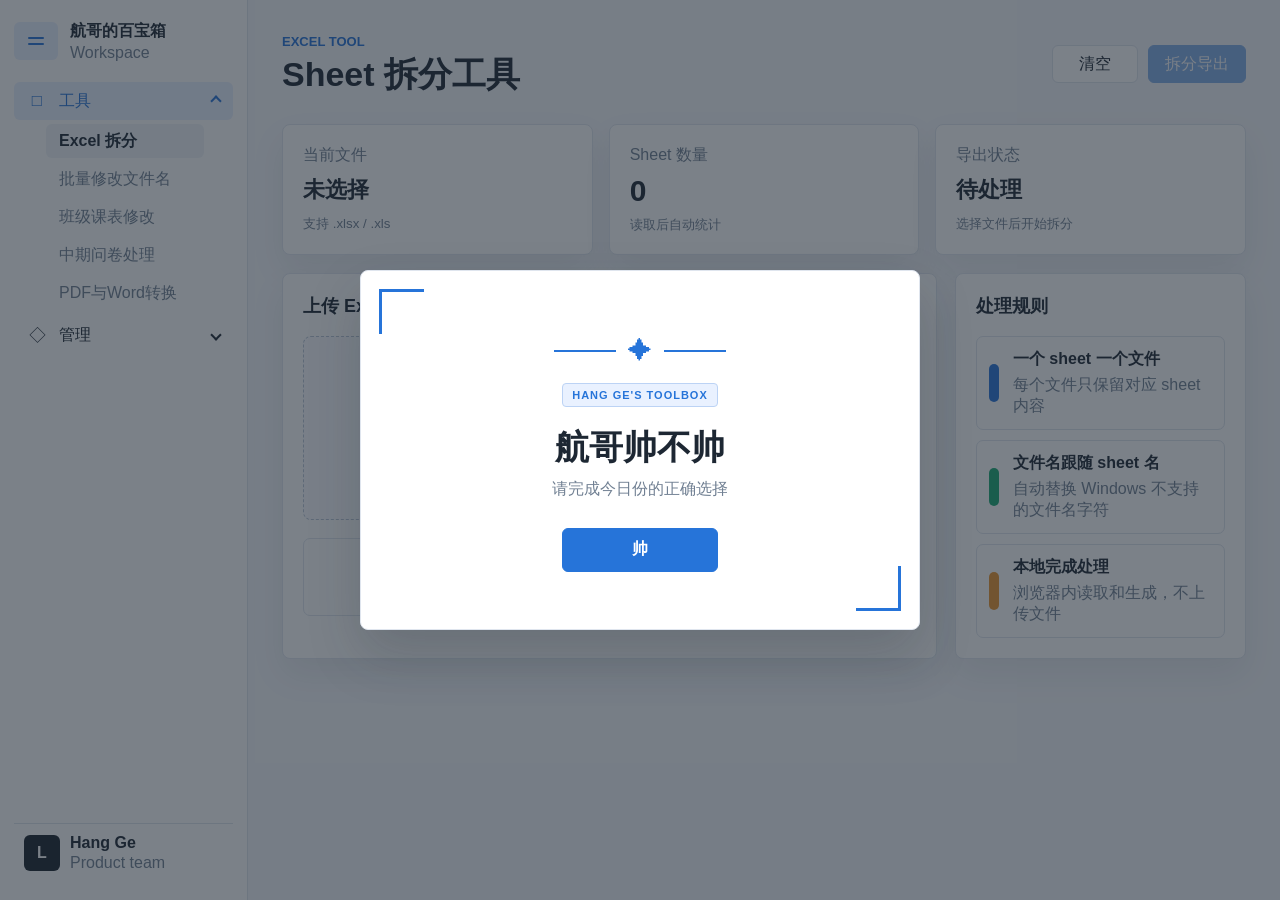
==== commit dc4ae6a0: "Add files via upload update611" ====
--- a/index.html
+++ b/index.html
@@ -44,6 +44,7 @@
             <button class="sub-tab" type="button" data-view="file-rename">批量修改文件名</button>
             <button class="sub-tab" type="button" data-view="schedule-modify">班级课表修改</button>
             <button class="sub-tab" type="button" data-view="midterm-survey">中期问卷处理</button>
+            <button class="sub-tab" type="button" data-view="pdf-word-convert">PDF与Word转换</button>
           </div>
         </section>
 
@@ -53,10 +54,11 @@
             <span class="tab-label">管理</span>
             <span class="chevron" aria-hidden="true"></span>
           </button>
-          <div class="sub-tabs">
-            <button class="sub-tab" type="button" data-view="edu-manage">教务管理</button>
-            <button class="sub-tab" type="button" data-view="exam-manage">考试管理</button>
-          </div>
+          <div class="sub-tabs">
+            <button class="sub-tab" type="button" data-view="edu-manage">教务管理</button>
+            <button class="sub-tab" type="button" data-view="exam-manage">考试管理</button>
+            <button class="sub-tab" type="button" data-view="teacher-contacts">教师联系方式</button>
+          </div>
         </section>
       </nav>
 
@@ -91,7 +93,14 @@
           <button id="surveyClearButton" type="button">清空</button>
           <button id="surveyExportButton" class="primary" type="button" disabled>处理并导出</button>
         </div>
-      </header>
+        <div class="actions view-actions" id="convertActions">
+          <button id="convertClearButton" type="button">清空</button>
+          <button id="convertButton" class="primary" type="button" disabled>开始转换</button>
+        </div>
+        <div class="actions view-actions" id="contactsActions">
+          <button id="contactsClearButton" type="button">清空通讯录</button>
+        </div>
+      </header>
 
       <div id="excelSplitView" class="view active">
         <section class="summary" aria-label="统计摘要">
@@ -431,6 +440,148 @@
         </section>
       </div>
 
+      <div id="convertView" class="view">
+        <section class="summary" aria-label="PDF与Word转换摘要">
+          <article>
+            <span>当前文件</span>
+            <strong id="convertFileName">未选择</strong>
+            <small>支持 .docx / .pdf</small>
+          </article>
+          <article>
+            <span>转换模式</span>
+            <strong id="convertModeLabel">Word 转 PDF</strong>
+            <small>在浏览器内本地处理</small>
+          </article>
+          <article>
+            <span>处理状态</span>
+            <strong id="convertStatus">待处理</strong>
+            <small id="convertStatusHint">请选择转换模式和文件</small>
+          </article>
+        </section>
+
+        <section class="workspace">
+          <div class="panel">
+            <div class="panel-head">
+              <h2>选择文件和转换方向</h2>
+            </div>
+            <div class="convert-mode-group" role="group" aria-label="转换模式">
+              <label class="convert-mode active">
+                <input type="radio" name="convertMode" value="word-to-pdf" checked />
+                <strong>Word 转 PDF</strong>
+                <span>读取 .docx 文字并打开打印页面，可保存为 PDF</span>
+              </label>
+              <label class="convert-mode">
+                <input type="radio" name="convertMode" value="pdf-to-word" />
+                <strong>PDF 转 Word</strong>
+                <span>保格式转换需要后端服务或专用解析库</span>
+              </label>
+            </div>
+
+            <label class="upload-box" for="convertInput">
+              <input id="convertInput" type="file" accept=".docx,.pdf" />
+              <span class="upload-icon" aria-hidden="true">+</span>
+              <strong>选择 PDF 或 Word 文件</strong>
+              <span>文件只在本地浏览器中读取，不上传服务器</span>
+            </label>
+          </div>
+
+          <div class="panel compact">
+            <div class="panel-head">
+              <h2>转换说明</h2>
+            </div>
+            <div class="rule-list">
+              <div class="rule-item">
+                <span class="status blue"></span>
+                <div>
+                  <strong>Word 转 PDF</strong>
+                  <span>会打开一个排版页面，使用浏览器打印保存为 PDF</span>
+                </div>
+              </div>
+              <div class="rule-item">
+                <span class="status orange"></span>
+                <div>
+                  <strong>PDF 转 Word</strong>
+                  <span>纯静态网页无法可靠保留 PDF 版式，后续可接入后端转换服务</span>
+                </div>
+              </div>
+              <div class="rule-item">
+                <span class="status green"></span>
+                <div>
+                  <strong>本地处理</strong>
+                  <span>当前实现不会把文件传到外部服务器</span>
+                </div>
+              </div>
+            </div>
+          </div>
+        </section>
+      </div>
+
+      <div id="teacherContactsView" class="view">
+        <section class="summary" aria-label="教师联系方式摘要">
+          <article>
+            <span>当前通讯录</span>
+            <strong id="contactsFileName">未选择</strong>
+            <small>下次打开会自动沿用已保存数据</small>
+          </article>
+          <article>
+            <span>教师数量</span>
+            <strong id="contactsCount">0</strong>
+            <small>按姓名匹配电话</small>
+          </article>
+          <article>
+            <span>处理状态</span>
+            <strong id="contactsStatus">待导入</strong>
+            <small id="contactsStatusHint">请选择教师联系方式 Excel</small>
+          </article>
+        </section>
+
+        <section class="workspace">
+          <div class="panel">
+            <div class="panel-head">
+              <h2>导入教师联系方式</h2>
+            </div>
+            <label class="upload-box" for="contactsInput">
+              <input id="contactsInput" type="file" accept=".xlsx,.xls" />
+              <span class="upload-icon" aria-hidden="true">+</span>
+              <strong>选择教师联系方式 Excel</strong>
+              <span>列顺序：姓名、性别、身份证号、出生日期、年龄、电话、学科</span>
+            </label>
+            <div class="contacts-list" id="contactsList" aria-live="polite">
+              <div class="empty-state">还没有导入教师联系方式</div>
+            </div>
+          </div>
+
+          <div class="panel compact">
+            <div class="panel-head">
+              <h2>使用规则</h2>
+            </div>
+            <div class="rule-list">
+              <div class="rule-item">
+                <span class="status blue"></span>
+                <div>
+                  <strong>本地保存</strong>
+                  <span>通讯录数据保存在当前浏览器，下次打开自动加载</span>
+                </div>
+              </div>
+              <div class="rule-item">
+                <span class="status green"></span>
+                <div>
+                  <strong>自动补电话</strong>
+                  <span>班级课表修改中输入班主任姓名后自动带出联系电话</span>
+                </div>
+              </div>
+              <div class="rule-item">
+                <span class="status orange"></span>
+                <div>
+                  <strong>不上传服务器</strong>
+                  <span>文件只在本地浏览器读取和保存</span>
+                </div>
+              </div>
+            </div>
+          </div>
+        </section>
+      </div>
+
       <section id="placeholderView" class="view placeholder-view" aria-live="polite">
         <div class="placeholder-panel">
           <span class="placeholder-icon" aria-hidden="true">·</span>
--- a/styles.css
+++ b/styles.css
@@ -916,6 +916,69 @@
   min-height: 248px;
 }
 
+.convert-mode-group {
+  margin-bottom: 16px;
+  display: grid;
+  grid-template-columns: repeat(2, minmax(0, 1fr));
+  gap: 12px;
+}
+
+.convert-mode {
+  border: 1px solid var(--line);
+  border-radius: 8px;
+  padding: 14px;
+  display: grid;
+  grid-template-columns: 18px 1fr;
+  gap: 6px 10px;
+  background: #fff;
+  cursor: pointer;
+}
+
+.convert-mode.active {
+  border-color: var(--accent);
+  background: var(--accent-soft);
+}
+
+.convert-mode input {
+  grid-row: span 2;
+  margin-top: 2px;
+}
+
+.convert-mode strong {
+  font-size: 15px;
+}
+
+.convert-mode span {
+  color: var(--muted);
+  font-size: 13px;
+  line-height: 1.45;
+}
+
+.contacts-list {
+  display: grid;
+  gap: 8px;
+}
+
+.contact-row {
+  display: grid;
+  grid-template-columns: minmax(100px, 0.8fr) minmax(130px, 1fr) minmax(90px, 0.8fr);
+  align-items: center;
+  gap: 10px;
+  border: 1px solid var(--line);
+  border-radius: 8px;
+  padding: 10px 12px;
+  background: #fff;
+}
+
+.contact-row strong,
+.contact-row span {
+  overflow-wrap: anywhere;
+}
+
+.contact-row span {
+  color: var(--muted);
+}
+
 .placeholder-view {
   margin-top: 30px;
 }
@@ -1021,7 +1084,12 @@
   }
 
   .survey-upload-grid,
-  .survey-config-grid {
+  .survey-config-grid,
+  .convert-mode-group {
+    grid-template-columns: 1fr;
+  }
+
+  .contact-row {
     grid-template-columns: 1fr;
   }
 
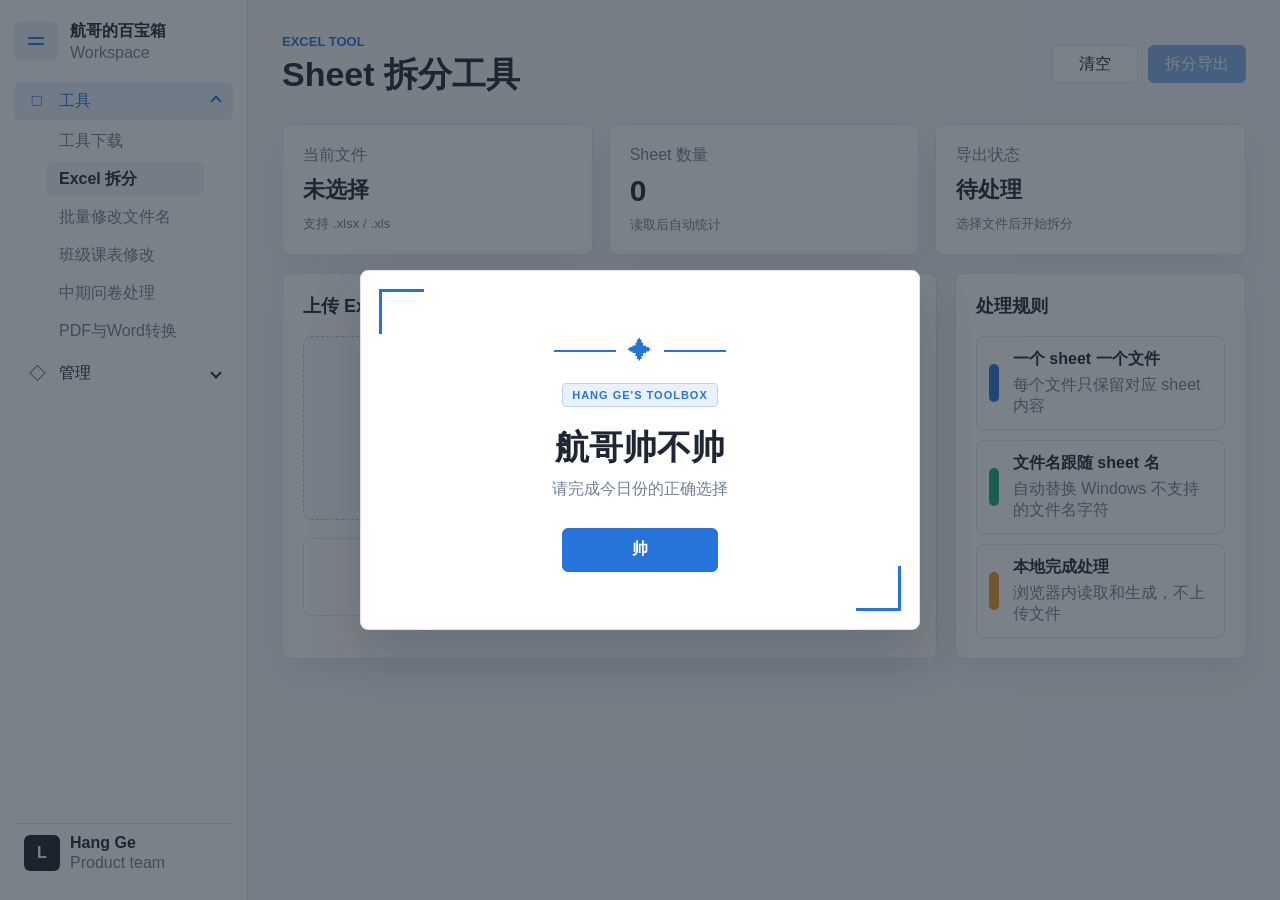
==== commit 97487f68: "Add files via upload update" ====
--- a/index.html
+++ b/index.html
@@ -4,24 +4,24 @@
     <meta charset="UTF-8" />
     <meta name="viewport" content="width=device-width, initial-scale=1.0" />
     <title>航哥的百宝箱</title>
-    <link rel="stylesheet" href="styles.css" />
-  </head>
-  <body>
-    <div class="entry-gate" id="entryGate" role="dialog" aria-modal="true" aria-labelledby="entryGateTitle">
-      <div class="entry-gate-dialog">
-        <div class="entry-gate-decoration" aria-hidden="true">
-          <span class="entry-line"></span>
-          <span class="entry-star">✦</span>
-          <span class="entry-line"></span>
-        </div>
-        <span class="entry-gate-badge">HANG GE'S TOOLBOX</span>
+    <link rel="stylesheet" crossorigin href="/assets/index-C0Caee_e.css">
+  </head>
+  <body>
+    <div class="entry-gate" id="entryGate" role="dialog" aria-modal="true" aria-labelledby="entryGateTitle">
+      <div class="entry-gate-dialog">
+        <div class="entry-gate-decoration" aria-hidden="true">
+          <span class="entry-line"></span>
+          <span class="entry-star">✦</span>
+          <span class="entry-line"></span>
+        </div>
+        <span class="entry-gate-badge">HANG GE'S TOOLBOX</span>
         <h2 id="entryGateTitle">航哥帅不帅</h2>
         <p>请完成今日份的正确选择</p>
-        <button id="entryGateButton" class="primary" type="button">帅</button>
-      </div>
-    </div>
-
-    <aside class="tabs" data-collapsed="false">
+        <button id="entryGateButton" class="primary" type="button" onclick="document.getElementById('entryGate').classList.add('unlocked')">帅</button>
+      </div>
+    </div>
+
+    <aside class="tabs" data-collapsed="false">
       <div class="brand">
         <button class="collapse-button" type="button" aria-label="折叠页签" aria-expanded="true">
           <span class="collapse-icon" aria-hidden="true"></span>
@@ -39,12 +39,13 @@
             <span class="tab-label">工具</span>
             <span class="chevron" aria-hidden="true"></span>
           </button>
-          <div class="sub-tabs">
+          <div class="sub-tabs">
+            <button class="sub-tab" type="button" data-view="tool-download">工具下载</button>
             <button class="sub-tab active" type="button" data-view="excel-split">Excel 拆分</button>
-            <button class="sub-tab" type="button" data-view="file-rename">批量修改文件名</button>
-            <button class="sub-tab" type="button" data-view="schedule-modify">班级课表修改</button>
-            <button class="sub-tab" type="button" data-view="midterm-survey">中期问卷处理</button>
-            <button class="sub-tab" type="button" data-view="pdf-word-convert">PDF与Word转换</button>
+            <button class="sub-tab" type="button" data-view="file-rename">批量修改文件名</button>
+            <button class="sub-tab" type="button" data-view="schedule-modify">班级课表修改</button>
+            <button class="sub-tab" type="button" data-view="midterm-survey">中期问卷处理</button>
+            <button class="sub-tab" type="button" data-view="pdf-word-convert">PDF与Word转换</button>
           </div>
         </section>
 
@@ -54,11 +55,11 @@
             <span class="tab-label">管理</span>
             <span class="chevron" aria-hidden="true"></span>
           </button>
-          <div class="sub-tabs">
-            <button class="sub-tab" type="button" data-view="edu-manage">教务管理</button>
-            <button class="sub-tab" type="button" data-view="exam-manage">考试管理</button>
-            <button class="sub-tab" type="button" data-view="teacher-contacts">教师联系方式</button>
-          </div>
+          <div class="sub-tabs">
+            <button class="sub-tab" type="button" data-view="edu-manage">教务管理</button>
+            <button class="sub-tab" type="button" data-view="exam-manage">考试管理</button>
+            <button class="sub-tab" type="button" data-view="teacher-contacts">教师联系方式</button>
+          </div>
         </section>
       </nav>
 
@@ -85,22 +86,60 @@
           <button id="renameClearButton" type="button">清空</button>
           <button id="renameButton" class="primary" type="button" disabled>开始改名</button>
         </div>
-        <div class="actions view-actions" id="scheduleActions">
-          <button id="scheduleClearButton" type="button">清空</button>
-          <button id="scheduleExportButton" class="primary" type="button" disabled>生成修改版</button>
-        </div>
-        <div class="actions view-actions" id="surveyActions">
-          <button id="surveyClearButton" type="button">清空</button>
-          <button id="surveyExportButton" class="primary" type="button" disabled>处理并导出</button>
-        </div>
-        <div class="actions view-actions" id="convertActions">
-          <button id="convertClearButton" type="button">清空</button>
-          <button id="convertButton" class="primary" type="button" disabled>开始转换</button>
-        </div>
+        <div class="actions view-actions" id="scheduleActions">
+          <button id="scheduleClearButton" type="button">清空</button>
+          <button id="scheduleExportButton" class="primary" type="button" disabled>生成修改版</button>
+        </div>
+        <div class="actions view-actions" id="surveyActions">
+          <button id="surveyClearButton" type="button">清空</button>
+          <button id="surveyExportButton" class="primary" type="button" disabled>处理并导出</button>
+        </div>
+        <div class="actions view-actions" id="convertActions">
+          <button id="convertClearButton" type="button">清空</button>
+          <button id="convertButton" class="primary" type="button" disabled>开始转换</button>
+        </div>
         <div class="actions view-actions" id="contactsActions">
           <button id="contactsClearButton" type="button">清空通讯录</button>
         </div>
+        <div class="actions view-actions" id="autoSchedulerActions">
+          <span class="download-platform">Windows 工具</span>
+        </div>
       </header>
+
+      <div id="autoSchedulerView" class="view">
+        <section class="download-intro">
+          <p class="eyebrow">DOWNLOAD CENTER</p>
+          <h2>常用工具下载</h2>
+          <p>选择需要的工具，验证下载密码后前往123云盘获取。</p>
+        </section>
+        <section class="download-grid" aria-label="工具下载列表">
+          <article class="download-card">
+            <div class="download-card-icon" aria-hidden="true">排</div>
+            <div class="download-card-body">
+              <div class="download-card-title"><h3>航哥排课神器</h3><span>Windows</span></div>
+              <p>读取学校教师安排表，配置固定课与禁排规则，自动生成班级课表和教师课表。</p>
+              <ul><li>自动排正课和晚辅</li><li>支持单双周与固定课程</li><li>支持 Excel 结果导出</li></ul>
+            </div>
+            <button id="schedulerDownloadButton" class="primary download-button" type="button">验证密码并前往下载</button>
+          </article>
+          <article class="download-card coming-soon-card">
+            <div class="download-card-icon" aria-hidden="true">＋</div>
+            <div class="download-card-body"><div class="download-card-title"><h3>更多工具</h3><span>即将上线</span></div><p>后续制作完成的桌面工具会继续加入这里。</p></div>
+          </article>
+        </section>
+
+        <dialog id="downloadPasswordDialog" class="password-dialog">
+          <form method="dialog" id="downloadPasswordForm">
+            <button class="dialog-close" value="cancel" aria-label="关闭" type="submit">×</button>
+            <span class="password-lock" aria-hidden="true">⌁</span>
+            <h3>下载验证</h3>
+            <p>请输入工具下载密码</p>
+            <input id="downloadPasswordInput" type="password" autocomplete="current-password" placeholder="请输入密码" />
+            <div id="downloadPasswordHint" class="password-hint" aria-live="polite"></div>
+            <button id="downloadPasswordConfirm" class="primary" value="confirm" type="submit">确认并前往123云盘</button>
+          </form>
+        </dialog>
+      </div>
 
       <div id="excelSplitView" class="view active">
         <section class="summary" aria-label="统计摘要">
@@ -271,44 +310,44 @@
               <span class="upload-icon" aria-hidden="true">+</span>
               <strong>选择课程表 Excel</strong>
               <span>按模板输出为课程表修改版.xlsx</span>
-            </label>
-
-            <div class="form-grid">
-              <label>
-                <span>标题行</span>
-                <input id="scheduleTitleInput" type="text" value="高2025级2025年秋季班级课表11.21" />
-              </label>
-            </div>
-
-            <div class="teacher-section">
-              <div class="teacher-section-head">
-                <strong>班主任信息</strong>
-                <small>上传课表后按班级填写；姓名和电话都留空时不会显示班主任信息</small>
-              </div>
-              <div class="teacher-list" id="teacherList">
-                <div class="empty-state">上传课程表后显示班级列表</div>
-              </div>
-            </div>
-
-            <label class="option-row">
-              <input id="customFooterInput" type="checkbox" />
-              <span>自定义最后一行</span>
-              <small>不勾选时使用默认三条备注；勾选后可以单独修改任意一条，系统自动添加序号并对齐</small>
-            </label>
-            <div class="footer-input-list">
-              <label>
-                <span>备注 1</span>
-                <input class="footer-line-input" type="text" disabled />
-              </label>
-              <label>
-                <span>备注 2</span>
-                <input class="footer-line-input" type="text" disabled />
-              </label>
-              <label>
-                <span>备注 3</span>
-                <input class="footer-line-input" type="text" disabled />
-              </label>
-            </div>
+            </label>
+
+            <div class="form-grid">
+              <label>
+                <span>标题行</span>
+                <input id="scheduleTitleInput" type="text" value="高2025级2025年秋季班级课表11.21" />
+              </label>
+            </div>
+
+            <div class="teacher-section">
+              <div class="teacher-section-head">
+                <strong>班主任信息</strong>
+                <small>上传课表后按班级填写；姓名和电话都留空时不会显示班主任信息</small>
+              </div>
+              <div class="teacher-list" id="teacherList">
+                <div class="empty-state">上传课程表后显示班级列表</div>
+              </div>
+            </div>
+
+            <label class="option-row">
+              <input id="customFooterInput" type="checkbox" />
+              <span>自定义最后一行</span>
+              <small>不勾选时使用默认三条备注；勾选后可以单独修改任意一条，系统自动添加序号并对齐</small>
+            </label>
+            <div class="footer-input-list">
+              <label>
+                <span>备注 1</span>
+                <input class="footer-line-input" type="text" disabled />
+              </label>
+              <label>
+                <span>备注 2</span>
+                <input class="footer-line-input" type="text" disabled />
+              </label>
+              <label>
+                <span>备注 3</span>
+                <input class="footer-line-input" type="text" disabled />
+              </label>
+            </div>
           </div>
 
           <div class="panel compact">
@@ -340,249 +379,249 @@
             </div>
           </div>
         </section>
-      </div>
-
-      <div id="surveyView" class="view">
-        <section class="summary" aria-label="中期问卷处理摘要">
-          <article>
-            <span>问卷数据</span>
-            <strong id="surveySourceName">未选择</strong>
-            <small>问卷星导出的 Excel</small>
-          </article>
-          <article>
-            <span>教师任课表</span>
-            <strong id="surveyTeacherName">未选择</strong>
-            <small>用于关联班级、学科和教师</small>
-          </article>
-          <article>
-            <span>处理状态</span>
-            <strong id="surveyStatus">待处理</strong>
-            <small id="surveyStatusHint">请选择问卷数据和教师任课表</small>
-          </article>
-        </section>
-
-        <section class="workspace">
-          <div class="panel">
-            <div class="panel-head">
-              <h2>上传问卷文件</h2>
-            </div>
-            <div class="survey-upload-grid">
-              <label class="upload-box compact-upload" for="surveySourceInput">
-                <input id="surveySourceInput" type="file" accept=".xlsx,.xls" />
-                <span class="upload-icon" aria-hidden="true">+</span>
-                <strong>选择问卷数据</strong>
-                <span>上传问卷星下载的原始数据</span>
-              </label>
-              <label class="upload-box compact-upload" for="surveyTeacherInput">
-                <input id="surveyTeacherInput" type="file" accept=".xlsx,.xls" />
-                <span class="upload-icon" aria-hidden="true">+</span>
-                <strong>选择教师任课表</strong>
-                <span>上传教师安排表</span>
-              </label>
-            </div>
-
-            <details class="survey-config">
-              <summary>扩展配置</summary>
-              <div class="survey-config-grid">
-                <label>
-                  <span>自定义模板（可选）</span>
-                  <input id="surveyTemplateInput" type="file" accept=".xlsx" />
-                  <small>不上传时使用网站内置模板</small>
-                </label>
-                <label>
-                  <span>第一题、第五题权重</span>
-                  <input id="surveyEdgeWeightsInput" type="text" value="10,8,6,2" />
-                </label>
-                <label>
-                  <span>第二题至第四题权重</span>
-                  <input id="surveyMiddleWeightsInput" type="text" value="10,8,4,2" />
-                </label>
-              </div>
-              <label class="config-textarea-label">
-                <span>年级配置（JSON）</span>
-                <textarea id="surveyGradeConfigInput" class="config-textarea"></textarea>
-              </label>
-              <label class="config-textarea-label">
-                <span>学科列配置（JSON）</span>
-                <textarea id="surveySubjectConfigInput" class="config-textarea tall"></textarea>
-              </label>
-            </details>
-          </div>
-
-          <div class="panel compact">
-            <div class="panel-head">
-              <h2>输出内容</h2>
-            </div>
-            <div class="rule-list">
-              <div class="rule-item">
-                <span class="status blue"></span>
-                <div>
-                  <strong>按年级生成文件</strong>
-                  <span>每个班级生成一个 sheet</span>
-                </div>
-              </div>
-              <div class="rule-item">
-                <span class="status green"></span>
-                <div>
-                  <strong>保留统计模板</strong>
-                  <span>自动写入满意度比例、加权得分和意见</span>
-                </div>
-              </div>
-              <div class="rule-item">
-                <span class="status orange"></span>
-                <div>
-                  <strong>附带教师汇总</strong>
-                  <span>ZIP 中包含各年级文件和汇总.xlsx</span>
-                </div>
-              </div>
-            </div>
-          </div>
-        </section>
-      </div>
-
-      <div id="convertView" class="view">
-        <section class="summary" aria-label="PDF与Word转换摘要">
-          <article>
-            <span>当前文件</span>
-            <strong id="convertFileName">未选择</strong>
-            <small>支持 .docx / .pdf</small>
-          </article>
-          <article>
-            <span>转换模式</span>
-            <strong id="convertModeLabel">Word 转 PDF</strong>
-            <small>在浏览器内本地处理</small>
-          </article>
-          <article>
-            <span>处理状态</span>
-            <strong id="convertStatus">待处理</strong>
-            <small id="convertStatusHint">请选择转换模式和文件</small>
-          </article>
-        </section>
-
-        <section class="workspace">
-          <div class="panel">
-            <div class="panel-head">
-              <h2>选择文件和转换方向</h2>
-            </div>
-            <div class="convert-mode-group" role="group" aria-label="转换模式">
-              <label class="convert-mode active">
-                <input type="radio" name="convertMode" value="word-to-pdf" checked />
-                <strong>Word 转 PDF</strong>
-                <span>读取 .docx 文字并打开打印页面，可保存为 PDF</span>
-              </label>
-              <label class="convert-mode">
-                <input type="radio" name="convertMode" value="pdf-to-word" />
-                <strong>PDF 转 Word</strong>
-                <span>保格式转换需要后端服务或专用解析库</span>
-              </label>
-            </div>
-
-            <label class="upload-box" for="convertInput">
-              <input id="convertInput" type="file" accept=".docx,.pdf" />
-              <span class="upload-icon" aria-hidden="true">+</span>
-              <strong>选择 PDF 或 Word 文件</strong>
-              <span>文件只在本地浏览器中读取，不上传服务器</span>
-            </label>
-          </div>
-
-          <div class="panel compact">
-            <div class="panel-head">
-              <h2>转换说明</h2>
-            </div>
-            <div class="rule-list">
-              <div class="rule-item">
-                <span class="status blue"></span>
-                <div>
-                  <strong>Word 转 PDF</strong>
-                  <span>会打开一个排版页面，使用浏览器打印保存为 PDF</span>
-                </div>
-              </div>
-              <div class="rule-item">
-                <span class="status orange"></span>
-                <div>
-                  <strong>PDF 转 Word</strong>
-                  <span>纯静态网页无法可靠保留 PDF 版式，后续可接入后端转换服务</span>
-                </div>
-              </div>
-              <div class="rule-item">
-                <span class="status green"></span>
-                <div>
-                  <strong>本地处理</strong>
-                  <span>当前实现不会把文件传到外部服务器</span>
-                </div>
-              </div>
-            </div>
-          </div>
-        </section>
-      </div>
-
-      <div id="teacherContactsView" class="view">
-        <section class="summary" aria-label="教师联系方式摘要">
-          <article>
-            <span>当前通讯录</span>
-            <strong id="contactsFileName">未选择</strong>
-            <small>下次打开会自动沿用已保存数据</small>
-          </article>
-          <article>
-            <span>教师数量</span>
-            <strong id="contactsCount">0</strong>
-            <small>按姓名匹配电话</small>
-          </article>
-          <article>
-            <span>处理状态</span>
-            <strong id="contactsStatus">待导入</strong>
-            <small id="contactsStatusHint">请选择教师联系方式 Excel</small>
-          </article>
-        </section>
-
-        <section class="workspace">
-          <div class="panel">
-            <div class="panel-head">
-              <h2>导入教师联系方式</h2>
-            </div>
-            <label class="upload-box" for="contactsInput">
-              <input id="contactsInput" type="file" accept=".xlsx,.xls" />
-              <span class="upload-icon" aria-hidden="true">+</span>
-              <strong>选择教师联系方式 Excel</strong>
-              <span>列顺序：姓名、性别、身份证号、出生日期、年龄、电话、学科</span>
-            </label>
-            <div class="contacts-list" id="contactsList" aria-live="polite">
-              <div class="empty-state">还没有导入教师联系方式</div>
-            </div>
-          </div>
-
-          <div class="panel compact">
-            <div class="panel-head">
-              <h2>使用规则</h2>
-            </div>
-            <div class="rule-list">
-              <div class="rule-item">
-                <span class="status blue"></span>
-                <div>
-                  <strong>本地保存</strong>
-                  <span>通讯录数据保存在当前浏览器，下次打开自动加载</span>
-                </div>
-              </div>
-              <div class="rule-item">
-                <span class="status green"></span>
-                <div>
-                  <strong>自动补电话</strong>
-                  <span>班级课表修改中输入班主任姓名后自动带出联系电话</span>
-                </div>
-              </div>
-              <div class="rule-item">
-                <span class="status orange"></span>
-                <div>
-                  <strong>不上传服务器</strong>
-                  <span>文件只在本地浏览器读取和保存</span>
-                </div>
-              </div>
-            </div>
-          </div>
-        </section>
-      </div>
-
-      <section id="placeholderView" class="view placeholder-view" aria-live="polite">
+      </div>
+
+      <div id="surveyView" class="view">
+        <section class="summary" aria-label="中期问卷处理摘要">
+          <article>
+            <span>问卷数据</span>
+            <strong id="surveySourceName">未选择</strong>
+            <small>问卷星导出的 Excel</small>
+          </article>
+          <article>
+            <span>教师任课表</span>
+            <strong id="surveyTeacherName">未选择</strong>
+            <small>用于关联班级、学科和教师</small>
+          </article>
+          <article>
+            <span>处理状态</span>
+            <strong id="surveyStatus">待处理</strong>
+            <small id="surveyStatusHint">请选择问卷数据和教师任课表</small>
+          </article>
+        </section>
+
+        <section class="workspace">
+          <div class="panel">
+            <div class="panel-head">
+              <h2>上传问卷文件</h2>
+            </div>
+            <div class="survey-upload-grid">
+              <label class="upload-box compact-upload" for="surveySourceInput">
+                <input id="surveySourceInput" type="file" accept=".xlsx,.xls" />
+                <span class="upload-icon" aria-hidden="true">+</span>
+                <strong>选择问卷数据</strong>
+                <span>上传问卷星下载的原始数据</span>
+              </label>
+              <label class="upload-box compact-upload" for="surveyTeacherInput">
+                <input id="surveyTeacherInput" type="file" accept=".xlsx,.xls" />
+                <span class="upload-icon" aria-hidden="true">+</span>
+                <strong>选择教师任课表</strong>
+                <span>上传教师安排表</span>
+              </label>
+            </div>
+
+            <details class="survey-config">
+              <summary>扩展配置</summary>
+              <div class="survey-config-grid">
+                <label>
+                  <span>自定义模板（可选）</span>
+                  <input id="surveyTemplateInput" type="file" accept=".xlsx" />
+                  <small>不上传时使用网站内置模板</small>
+                </label>
+                <label>
+                  <span>第一题、第五题权重</span>
+                  <input id="surveyEdgeWeightsInput" type="text" value="10,8,6,2" />
+                </label>
+                <label>
+                  <span>第二题至第四题权重</span>
+                  <input id="surveyMiddleWeightsInput" type="text" value="10,8,4,2" />
+                </label>
+              </div>
+              <label class="config-textarea-label">
+                <span>年级配置（JSON）</span>
+                <textarea id="surveyGradeConfigInput" class="config-textarea"></textarea>
+              </label>
+              <label class="config-textarea-label">
+                <span>学科列配置（JSON）</span>
+                <textarea id="surveySubjectConfigInput" class="config-textarea tall"></textarea>
+              </label>
+            </details>
+          </div>
+
+          <div class="panel compact">
+            <div class="panel-head">
+              <h2>输出内容</h2>
+            </div>
+            <div class="rule-list">
+              <div class="rule-item">
+                <span class="status blue"></span>
+                <div>
+                  <strong>按年级生成文件</strong>
+                  <span>每个班级生成一个 sheet</span>
+                </div>
+              </div>
+              <div class="rule-item">
+                <span class="status green"></span>
+                <div>
+                  <strong>保留统计模板</strong>
+                  <span>自动写入满意度比例、加权得分和意见</span>
+                </div>
+              </div>
+              <div class="rule-item">
+                <span class="status orange"></span>
+                <div>
+                  <strong>附带教师汇总</strong>
+                  <span>ZIP 中包含各年级文件和汇总.xlsx</span>
+                </div>
+              </div>
+            </div>
+          </div>
+        </section>
+      </div>
+
+      <div id="convertView" class="view">
+        <section class="summary" aria-label="PDF与Word转换摘要">
+          <article>
+            <span>当前文件</span>
+            <strong id="convertFileName">未选择</strong>
+            <small>支持 .docx / .pdf</small>
+          </article>
+          <article>
+            <span>转换模式</span>
+            <strong id="convertModeLabel">Word 转 PDF</strong>
+            <small>在浏览器内本地处理</small>
+          </article>
+          <article>
+            <span>处理状态</span>
+            <strong id="convertStatus">待处理</strong>
+            <small id="convertStatusHint">请选择转换模式和文件</small>
+          </article>
+        </section>
+
+        <section class="workspace">
+          <div class="panel">
+            <div class="panel-head">
+              <h2>选择文件和转换方向</h2>
+            </div>
+            <div class="convert-mode-group" role="group" aria-label="转换模式">
+              <label class="convert-mode active">
+                <input type="radio" name="convertMode" value="word-to-pdf" checked />
+                <strong>Word 转 PDF</strong>
+                <span>读取 .docx 文字并打开打印页面，可保存为 PDF</span>
+              </label>
+              <label class="convert-mode">
+                <input type="radio" name="convertMode" value="pdf-to-word" />
+                <strong>PDF 转 Word</strong>
+                <span>保格式转换需要后端服务或专用解析库</span>
+              </label>
+            </div>
+
+            <label class="upload-box" for="convertInput">
+              <input id="convertInput" type="file" accept=".docx,.pdf" />
+              <span class="upload-icon" aria-hidden="true">+</span>
+              <strong>选择 PDF 或 Word 文件</strong>
+              <span>文件只在本地浏览器中读取，不上传服务器</span>
+            </label>
+          </div>
+
+          <div class="panel compact">
+            <div class="panel-head">
+              <h2>转换说明</h2>
+            </div>
+            <div class="rule-list">
+              <div class="rule-item">
+                <span class="status blue"></span>
+                <div>
+                  <strong>Word 转 PDF</strong>
+                  <span>会打开一个排版页面，使用浏览器打印保存为 PDF</span>
+                </div>
+              </div>
+              <div class="rule-item">
+                <span class="status orange"></span>
+                <div>
+                  <strong>PDF 转 Word</strong>
+                  <span>纯静态网页无法可靠保留 PDF 版式，后续可接入后端转换服务</span>
+                </div>
+              </div>
+              <div class="rule-item">
+                <span class="status green"></span>
+                <div>
+                  <strong>本地处理</strong>
+                  <span>当前实现不会把文件传到外部服务器</span>
+                </div>
+              </div>
+            </div>
+          </div>
+        </section>
+      </div>
+
+      <div id="teacherContactsView" class="view">
+        <section class="summary" aria-label="教师联系方式摘要">
+          <article>
+            <span>当前通讯录</span>
+            <strong id="contactsFileName">未选择</strong>
+            <small>下次打开会自动沿用已保存数据</small>
+          </article>
+          <article>
+            <span>教师数量</span>
+            <strong id="contactsCount">0</strong>
+            <small>按姓名匹配电话</small>
+          </article>
+          <article>
+            <span>处理状态</span>
+            <strong id="contactsStatus">待导入</strong>
+            <small id="contactsStatusHint">请选择教师联系方式 Excel</small>
+          </article>
+        </section>
+
+        <section class="workspace">
+          <div class="panel">
+            <div class="panel-head">
+              <h2>导入教师联系方式</h2>
+            </div>
+            <label class="upload-box" for="contactsInput">
+              <input id="contactsInput" type="file" accept=".xlsx,.xls" />
+              <span class="upload-icon" aria-hidden="true">+</span>
+              <strong>选择教师联系方式 Excel</strong>
+              <span>列顺序：姓名、性别、身份证号、出生日期、年龄、电话、学科</span>
+            </label>
+            <div class="contacts-list" id="contactsList" aria-live="polite">
+              <div class="empty-state">还没有导入教师联系方式</div>
+            </div>
+          </div>
+
+          <div class="panel compact">
+            <div class="panel-head">
+              <h2>使用规则</h2>
+            </div>
+            <div class="rule-list">
+              <div class="rule-item">
+                <span class="status blue"></span>
+                <div>
+                  <strong>本地保存</strong>
+                  <span>通讯录数据保存在当前浏览器，下次打开自动加载</span>
+                </div>
+              </div>
+              <div class="rule-item">
+                <span class="status green"></span>
+                <div>
+                  <strong>自动补电话</strong>
+                  <span>班级课表修改中输入班主任姓名后自动带出联系电话</span>
+                </div>
+              </div>
+              <div class="rule-item">
+                <span class="status orange"></span>
+                <div>
+                  <strong>不上传服务器</strong>
+                  <span>文件只在本地浏览器读取和保存</span>
+                </div>
+              </div>
+            </div>
+          </div>
+        </section>
+      </div>
+
+      <section id="placeholderView" class="view placeholder-view" aria-live="polite">
         <div class="placeholder-panel">
           <span class="placeholder-icon" aria-hidden="true">·</span>
           <h2 id="placeholderTitle">暂未实现</h2>
@@ -591,12 +630,12 @@
       </section>
     </main>
 
-    <script src="xlsx.full.min.js"></script>
-    <script src="exceljs.min.js"></script>
-    <script src="jszip.min.js"></script>
-    <script src="schedule-template-data.js"></script>
-    <script src="schedule-template-xlsx-data.js"></script>
-    <script src="survey-template-data.js"></script>
-    <script src="script.js"></script>
+    <script src="/vendor/xlsx.full.min.js"></script>
+    <script src="/vendor/exceljs.min.js"></script>
+    <script src="/vendor/jszip.min.js"></script>
+    <script src="/templates/schedule-template-data.js"></script>
+    <script src="/templates/schedule-template-xlsx-data.js"></script>
+    <script src="/templates/survey-template-data.js"></script>
+    <script src="/script.js"></script>
   </body>
 </html>
--- a/assets/index-C0Caee_e.css
+++ b/assets/index-C0Caee_e.css
@@ -0,0 +1 @@
+:root{--lightningcss-light:initial;--lightningcss-dark: ;color-scheme:light;--bg:#f5f7fb;--surface:#fff;--line:#dfe5ee;--text:#1d2733;--muted:#718093;--accent:#2674d9;--accent-soft:#e9f1ff;--green:#19a974;--orange:#e9952f;--shadow:0 16px 34px #1d273314;font-family:Inter,Segoe UI,Microsoft YaHei,sans-serif}*{box-sizing:border-box}body{background:var(--bg);min-height:100vh;color:var(--text);margin:0;display:flex}button{border:1px solid var(--line);background:var(--surface);height:38px;color:var(--text);font:inherit;cursor:pointer;border-radius:6px;transition:background .16s,border-color .16s,color .16s}button:hover{background:#f8fafc;border-color:#b9c5d6}.entry-gate{z-index:1000;background:#1d273394;place-items:center;padding:24px;display:grid;position:fixed;inset:0}.entry-gate.unlocked{display:none}.entry-gate-dialog{border:1px solid var(--line);background:var(--surface);text-align:center;border-radius:8px;align-content:center;place-items:center;width:min(560px,100%);min-height:360px;padding:54px 48px 46px;display:grid;position:relative;box-shadow:0 24px 54px #1d273333}.entry-gate-dialog:before,.entry-gate-dialog:after{border-color:var(--accent);content:"";width:42px;height:42px;position:absolute}.entry-gate-dialog:before{border-top:3px solid var(--accent);border-left:3px solid var(--accent);top:18px;left:18px}.entry-gate-dialog:after{border-right:3px solid var(--accent);border-bottom:3px solid var(--accent);bottom:18px;right:18px}.entry-gate-decoration{color:var(--accent);align-items:center;gap:12px;margin-bottom:18px;display:flex}.entry-line{background:var(--accent);width:62px;height:2px}.entry-star{font-size:24px}.entry-gate-badge{background:var(--accent-soft);color:var(--accent);letter-spacing:1px;border:1px solid #bcd3f5;border-radius:4px;padding:5px 9px;font-size:11px;font-weight:800}.entry-gate-dialog h2{letter-spacing:0;margin:18px 0 8px;font-size:34px}.entry-gate-dialog p{color:var(--muted);margin:0 0 28px}.entry-gate-dialog button{border-color:var(--accent);background:var(--accent);color:#fff;min-width:156px;height:44px;font-weight:800}.entry-gate-dialog button:hover{background:#1f63ba;border-color:#1f63ba}.tabs{border-right:1px solid var(--line);background:var(--surface);flex-direction:column;gap:18px;width:248px;min-height:100vh;padding:18px 14px;transition:width .22s;display:flex}.tabs[data-collapsed=true]{width:76px}.brand,.account,.tab-item{align-items:center;display:flex}.brand{gap:12px;min-height:46px}.collapse-button{background:var(--accent-soft);border-color:#0000;flex:0 0 44px;place-items:center;width:44px;display:grid}.collapse-icon{width:16px;height:12px;position:relative}.collapse-icon:before,.collapse-icon:after{content:"";background:var(--accent);border-radius:2px;width:16px;height:2px;position:absolute;left:0}.collapse-icon:before{top:2px}.collapse-icon:after{bottom:2px}.brand-text,.account-text,.tab-label,.tab-badge,.chevron,.sub-tabs{white-space:nowrap;opacity:1;transition:opacity .14s,max-width .22s;overflow:hidden}.brand-text,.account-text{gap:2px;max-width:160px;display:grid}.brand-text span,.account-text span,.summary small,.task-row span,.compact p{color:var(--muted)}.tab-list{gap:6px;display:grid}.tab-group{gap:4px;display:grid}.tab-item{text-align:left;background:0 0;border-color:#0000;justify-content:flex-start;gap:12px;width:100%;padding:0 12px}.tab-group.open>.tab-item{background:var(--accent-soft);color:var(--accent)}.tab-icon{text-align:center;flex:0 0 20px;width:20px;font-size:17px}.tab-label{flex:1}.tab-badge{min-width:28px;height:22px;color:var(--muted);background:#eef2f7;border-radius:999px;place-items:center;padding:0 8px;font-size:12px;display:inline-grid}.chevron{border-bottom:2px solid;border-right:2px solid;flex:0 0 8px;width:8px;height:8px;transition:transform .16s,opacity .14s;transform:rotate(45deg)}.tab-group.open .chevron{transform:rotate(225deg)}.sub-tabs{max-width:190px;padding-left:32px;display:none}.tab-group.open .sub-tabs{gap:4px;display:grid}.sub-tab{text-align:left;width:100%;height:34px;color:var(--muted);background:0 0;border-color:#0000;justify-content:flex-start;padding:0 12px}.sub-tab.active{color:var(--text);background:#f1f5fa;font-weight:700}.account{border-top:1px solid var(--line);gap:10px;margin-top:auto;padding:10px}.avatar{color:#fff;background:#19212b;border-radius:6px;flex:0 0 36px;place-items:center;width:36px;height:36px;font-weight:700;display:grid}.tabs[data-collapsed=true] .brand-text,.tabs[data-collapsed=true] .account-text,.tabs[data-collapsed=true] .tab-label,.tabs[data-collapsed=true] .tab-badge,.tabs[data-collapsed=true] .chevron,.tabs[data-collapsed=true] .sub-tabs{opacity:0;max-width:0}.tabs[data-collapsed=true] .tab-item,.tabs[data-collapsed=true] .account{justify-content:center;padding-left:0;padding-right:0}.tabs[data-collapsed=true] .brand{justify-content:center}.tabs[data-collapsed=true] .sub-tabs{display:none}.page{flex:1;min-width:0;padding:34px}.topbar{justify-content:space-between;align-items:center;gap:20px;display:flex}.eyebrow{color:var(--accent);text-transform:uppercase;margin:0 0 6px;font-size:13px;font-weight:700}h1,h2,p{margin:0}h1{font-size:34px;line-height:1.15}h2{font-size:18px}.actions{gap:10px;display:flex}.view-actions{display:none}.view-actions.active{display:flex}.actions button{min-width:86px;padding:0 16px}.actions .primary{border-color:var(--accent);background:var(--accent);color:#fff}button:disabled{cursor:not-allowed;opacity:.55}.view{display:none}.view.active{display:block}.summary{grid-template-columns:repeat(3,minmax(0,1fr));gap:16px;margin-top:30px;display:grid}.summary article,.panel{border:1px solid var(--line);background:var(--surface);box-shadow:var(--shadow);border-radius:8px}.summary article{gap:8px;padding:20px;display:grid}.summary span{color:var(--muted)}.summary strong{font-size:30px}.workspace{grid-template-columns:minmax(0,1.8fr) minmax(260px,.8fr);gap:18px;margin-top:18px;display:grid}.panel{padding:20px}.panel-head{justify-content:space-between;align-items:center;gap:12px;margin-bottom:18px;display:flex}.panel-head button{padding:0 14px}.task-list,.sheet-list,.rename-list,.rule-list{gap:10px;display:grid}.task-row,.sheet-row,.rename-row,.rule-item{border:1px solid var(--line);border-radius:7px;grid-template-columns:10px minmax(0,1fr) auto;align-items:center;gap:14px;min-height:66px;padding:12px;display:grid}.task-row div,.sheet-row div,.rename-row div,.rule-item div{gap:5px;min-width:0;display:grid}.task-row button,.sheet-row button{padding:0 14px}.rule-item{grid-template-columns:10px minmax(0,1fr)}.sheet-row span,.rename-row span,.rule-item span{color:var(--muted)}.sheet-row code,.rename-row code{color:var(--muted);background:#eef2f7;border-radius:999px;justify-self:end;padding:6px 10px;font-family:inherit;font-size:12px}.rename-row.success code{color:var(--green);background:#e9f8f2}.rename-row.warning code{color:#a86413;background:#fff4e5}.rename-controls{grid-template-columns:repeat(2,minmax(0,1fr));gap:12px;margin-bottom:18px;display:grid}.picker-button{min-height:96px;color:var(--text);font:inherit;text-align:center;cursor:pointer;background:#f9fbfe;border:1px dashed #b9c5d6;border-radius:8px;place-items:center;transition:border-color .16s,background .16s;display:grid}.picker-button:hover{border-color:var(--accent);background:#f4f8ff}.picker-button input{opacity:0;pointer-events:none;width:1px;height:1px;position:absolute}.option-row{border:1px solid var(--line);cursor:pointer;background:#f9fbfe;border-radius:7px;grid-template-columns:18px auto minmax(0,1fr);align-items:center;gap:10px;margin-bottom:18px;padding:12px 14px;display:grid}.option-row input{width:16px;height:16px;accent-color:var(--accent);margin:0}.option-row span{font-weight:700}.option-row small{min-width:0;color:var(--muted);overflow-wrap:anywhere}.upload-box{text-align:center;cursor:pointer;background:#f9fbfe;border:1px dashed #b9c5d6;border-radius:8px;place-items:center;gap:10px;min-height:184px;margin-bottom:18px;padding:26px;transition:border-color .16s,background .16s;display:grid}.upload-box:hover{border-color:var(--accent);background:#f4f8ff}.upload-box input{opacity:0;pointer-events:none;width:1px;height:1px;position:absolute}.upload-box>span:not(.upload-icon){color:var(--muted)}.upload-icon{background:var(--accent-soft);width:46px;height:46px;color:var(--accent);border-radius:6px;place-items:center;font-size:28px;line-height:1;display:grid}.empty-state{border:1px solid var(--line);min-height:78px;color:var(--muted);border-radius:7px;place-items:center;display:grid}.status{border-radius:999px;width:10px;height:38px}.status.blue{background:var(--accent)}.status.green{background:var(--green)}.status.orange{background:var(--orange)}.compact{flex-direction:column;display:flex}.meter{background:#edf1f6;border-radius:999px;height:12px;overflow:hidden}.meter span{width:var(--value);border-radius:inherit;background:var(--green);height:100%;display:block}.score{margin-top:28px;font-size:42px}.compact p{margin-top:8px;line-height:1.6}.summary #fileName,.summary #exportStatus,.summary #folderName,.summary #renameStatus,.summary #scheduleFileName,.summary #scheduleStatus{overflow-wrap:anywhere;min-width:0;font-size:22px}.form-grid{grid-template-columns:repeat(2,minmax(0,1fr));gap:12px;margin-bottom:18px;display:grid}.form-grid label{gap:8px;display:grid}.form-grid span{font-weight:700}.form-grid input,.footer-line-input{border:1px solid var(--line);width:100%;color:var(--text);font:inherit;background:#fff;border-radius:7px}.form-grid input{height:42px;padding:0 12px}.form-grid small{color:var(--muted)}.teacher-section{margin-bottom:18px}.teacher-section-head{align-items:baseline;gap:10px;margin-bottom:10px;display:flex}.teacher-section-head small{color:var(--muted)}.teacher-list{gap:8px;display:grid}.teacher-row{grid-template-columns:minmax(88px,.7fr) minmax(140px,1fr) minmax(160px,1fr);align-items:center;gap:10px;display:grid}.teacher-row strong{overflow-wrap:anywhere}.teacher-row input{border:1px solid var(--line);width:100%;height:42px;color:var(--text);font:inherit;background:#fff;border-radius:7px;padding:0 12px}.footer-input-list{gap:10px;display:grid}.footer-input-list label{grid-template-columns:64px minmax(0,1fr);align-items:center;gap:10px;display:grid}.footer-input-list span{color:var(--muted);font-size:13px;font-weight:700}.footer-line-input{height:42px;padding:0 12px}.footer-line-input:disabled{color:var(--muted);background:#f4f7fb}.survey-upload-grid,.survey-config-grid{grid-template-columns:repeat(2,minmax(0,1fr));gap:12px;display:grid}.compact-upload{min-height:154px}.survey-config{border-top:1px solid var(--line);margin-top:18px;padding-top:14px}.survey-config summary{cursor:pointer;font-weight:700}.survey-config-grid{margin-top:14px}.survey-config-grid label,.config-textarea-label{gap:8px;display:grid}.survey-config-grid span,.config-textarea-label span{font-weight:700}.survey-config-grid input,.config-textarea{border:1px solid var(--line);width:100%;color:var(--text);font:inherit;background:#fff;border-radius:7px;padding:0 12px}.survey-config-grid input{height:42px}.survey-config-grid small{color:var(--muted)}.config-textarea-label{margin-top:12px}.config-textarea{resize:vertical;min-height:146px;padding:10px 12px;font-family:Consolas,monospace;font-size:12px;line-height:1.45}.config-textarea.tall{min-height:248px}.convert-mode-group{grid-template-columns:repeat(2,minmax(0,1fr));gap:12px;margin-bottom:16px;display:grid}.convert-mode{border:1px solid var(--line);cursor:pointer;background:#fff;border-radius:8px;grid-template-columns:18px 1fr;gap:6px 10px;padding:14px;display:grid}.convert-mode.active{border-color:var(--accent);background:var(--accent-soft)}.convert-mode input{grid-row:span 2;margin-top:2px}.convert-mode strong{font-size:15px}.convert-mode span{color:var(--muted);font-size:13px;line-height:1.45}.contacts-list{gap:8px;display:grid}.contact-row{border:1px solid var(--line);background:#fff;border-radius:8px;grid-template-columns:minmax(100px,.8fr) minmax(130px,1fr) minmax(90px,.8fr);align-items:center;gap:10px;padding:10px 12px;display:grid}.contact-row strong,.contact-row span{overflow-wrap:anywhere}.contact-row span{color:var(--muted)}.placeholder-view{margin-top:30px}.download-platform{color:var(--muted);font-weight:700}.download-intro{margin:18px 0 22px}.download-intro h2{margin:4px 0 8px;font-size:28px}.download-intro>p:last-child{color:var(--muted)}.download-grid{grid-template-columns:repeat(auto-fit,minmax(280px,360px));gap:18px;display:grid}.download-card{border:1px solid var(--line);background:var(--surface);min-height:340px;box-shadow:var(--shadow);border-radius:14px;flex-direction:column;gap:18px;padding:24px;display:flex}.download-card-icon{color:#fff;background:linear-gradient(145deg,#1769e0,#124b9f);border-radius:14px;place-items:center;width:58px;height:58px;font-size:25px;font-weight:800;display:grid}.download-card-title{justify-content:space-between;align-items:center;gap:12px;display:flex}.download-card-title h3{font-size:20px}.download-card-title span{background:var(--accent-soft);color:var(--accent);border-radius:999px;padding:4px 8px;font-size:12px;font-weight:700}.download-card-body p,.download-card-body li{color:var(--muted);line-height:1.65}.download-card-body p{margin-top:12px}.download-card-body ul{margin:14px 0 0;padding-left:19px}.download-button{width:100%;margin-top:auto}.coming-soon-card{box-shadow:none;border-style:dashed}.coming-soon-card .download-card-icon{color:#8491a3;background:#e8edf3}.password-dialog{border:0;border-radius:16px;width:min(410px,100vw - 32px);padding:0;box-shadow:0 24px 80px #18223047}.password-dialog::backdrop{-webkit-backdrop-filter:blur(3px);backdrop-filter:blur(3px);background:#131d2b8c}.password-dialog form{text-align:center;gap:12px;padding:30px;display:grid;position:relative}.dialog-close{border:0;width:34px;height:34px;font-size:22px;position:absolute;top:12px;right:12px}.password-lock{background:var(--accent-soft);width:52px;height:52px;color:var(--accent);border-radius:50%;place-items:center;margin:0 auto 4px;font-size:28px;display:grid}.password-dialog input{border:1px solid var(--line);width:100%;height:44px;font:inherit;border-radius:8px;margin-top:6px;padding:0 12px}.password-hint{color:#b33a3a;min-height:20px;font-size:13px}.placeholder-panel{border:1px solid var(--line);background:var(--surface);min-height:360px;box-shadow:var(--shadow);text-align:center;border-radius:8px;align-content:center;place-items:center;gap:12px;display:grid}.placeholder-icon{background:var(--accent-soft);width:48px;height:48px;color:var(--accent);border-radius:6px;place-items:center;font-size:44px;line-height:1;display:grid}.placeholder-panel p{color:var(--muted)}@media (width<=820px){body{display:block}.tabs,.tabs[data-collapsed=true]{flex-direction:row;align-items:center;width:100%;min-height:auto;padding:12px;overflow-x:auto}.brand-text,.account,.tabs[data-collapsed=true] .account{display:none}.tab-list{grid-auto-columns:max-content;grid-auto-flow:column;display:grid}.tab-item{width:auto;min-width:46px}.tab-group{grid-auto-flow:column;align-items:center}.tab-group.open .sub-tabs{grid-auto-flow:column;padding-left:0}.page{padding:22px}.topbar,.workspace{grid-template-columns:1fr}.topbar{display:grid}.summary,.rename-controls,.form-grid,.teacher-row,.survey-upload-grid,.survey-config-grid,.convert-mode-group,.contact-row{grid-template-columns:1fr}.option-row{grid-template-columns:18px 1fr}.option-row small{grid-column:2}}
